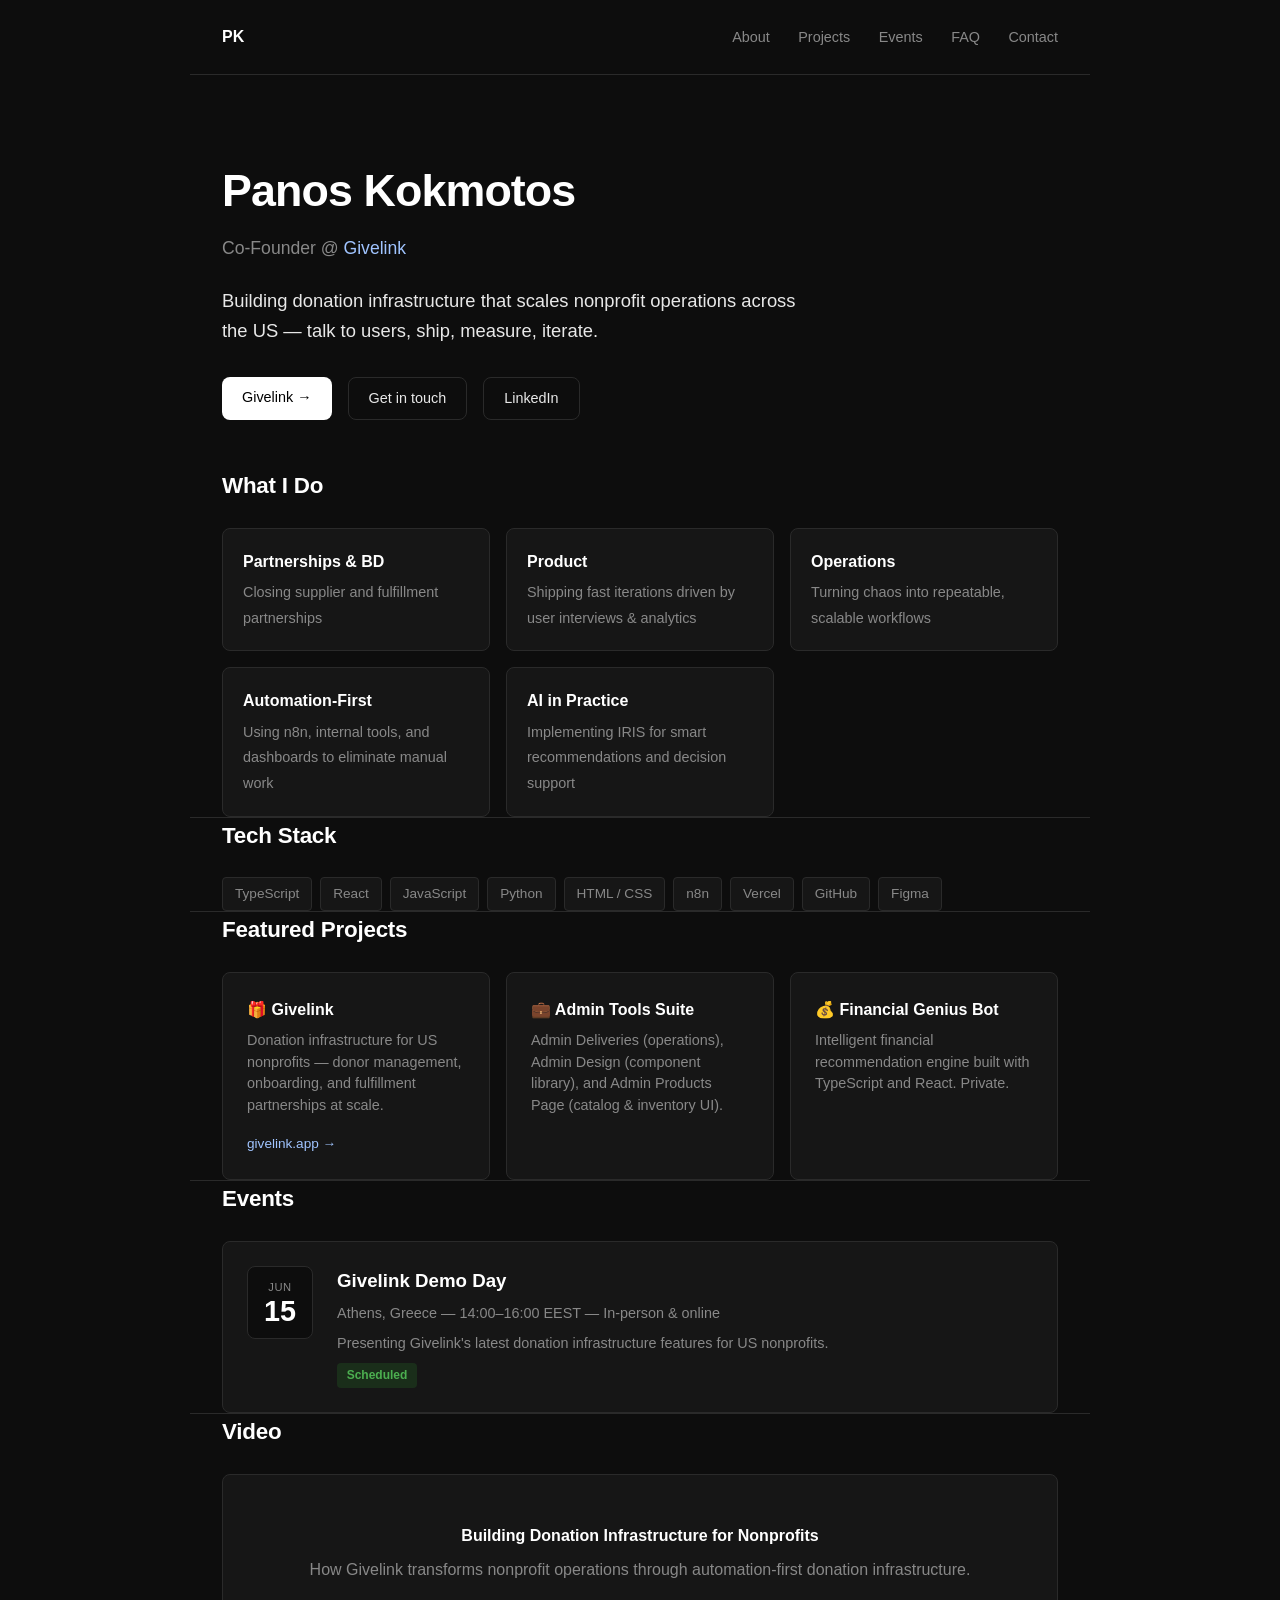
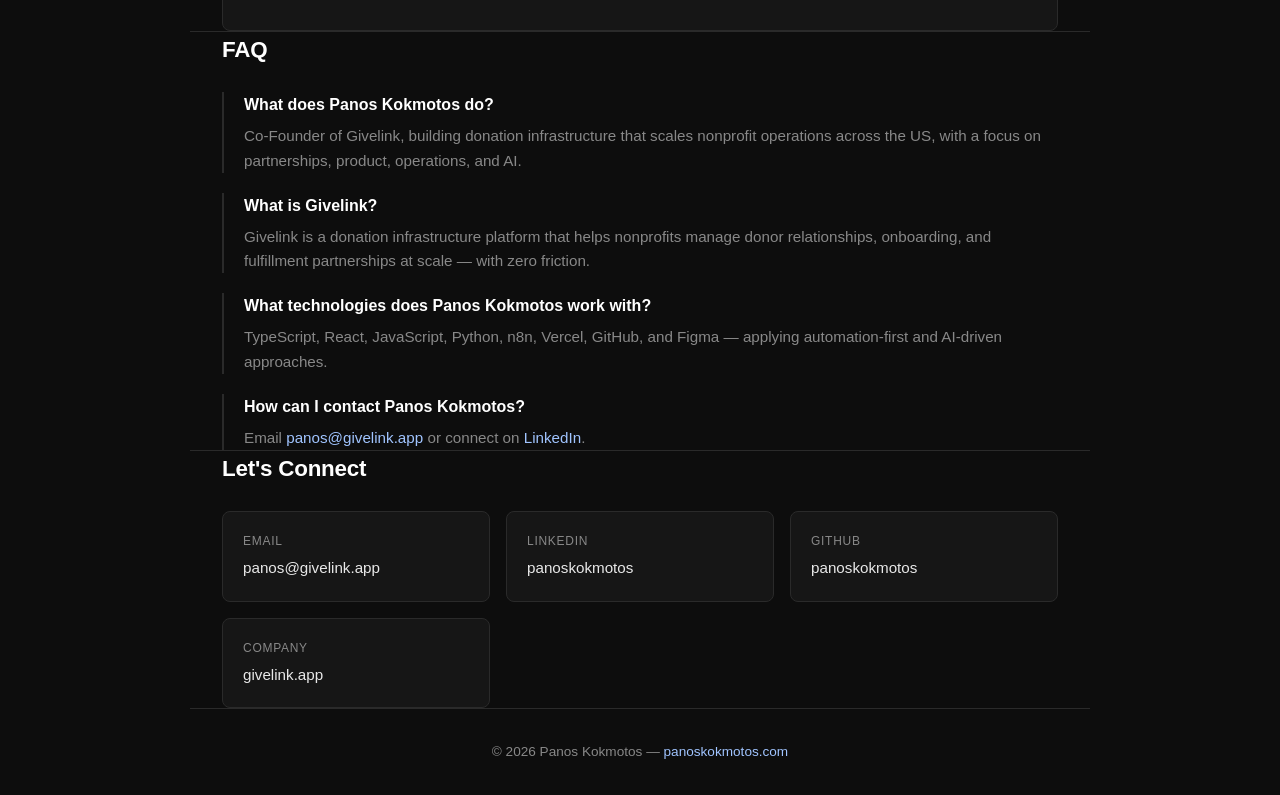
==== index.html @ e6a7ac9c "Fix Google Search Console structured data issues - FAQPage: consolidate into a single JSON-LD block;" ====
<!DOCTYPE html>
<html lang="en">
<head>
  <meta charset="UTF-8" />
  <meta name="viewport" content="width=device-width, initial-scale=1.0" />
  <title>Panos Kokmotos – Co-Founder @ Givelink</title>
  <meta name="description" content="Panos Kokmotos is the Co-Founder of Givelink, building donation infrastructure that scales nonprofit operations across the US." />
  <link rel="canonical" href="https://panoskokmotos.com/" />

  <!-- =====================================================================
       Structured Data – Person
  ====================================================================== -->
  <script type="application/ld+json">
  {
    "@context": "https://schema.org",
    "@type": "Person",
    "name": "Panos Kokmotos",
    "url": "https://panoskokmotos.com",
    "email": "panos@givelink.app",
    "jobTitle": "Co-Founder",
    "worksFor": {
      "@type": "Organization",
      "name": "Givelink",
      "url": "https://givelink.app"
    },
    "sameAs": [
      "https://www.linkedin.com/in/panoskokmotos/",
      "https://github.com/panoskokmotos"
    ],
    "knowsAbout": [
      "Donation Infrastructure",
      "TypeScript",
      "React",
      "n8n Automation",
      "Nonprofit Operations"
    ]
  }
  </script>

  <!-- =====================================================================
       Structured Data – FAQPage
       FIX: single block, no duplicate property keys
  ====================================================================== -->
  <script type="application/ld+json">
  {
    "@context": "https://schema.org",
    "@type": "FAQPage",
    "mainEntity": [
      {
        "@type": "Question",
        "name": "What does Panos Kokmotos do?",
        "acceptedAnswer": {
          "@type": "Answer",
          "text": "Panos Kokmotos is the Co-Founder of Givelink, building donation infrastructure that scales nonprofit operations across the US. His focus spans partnerships, product development, operations, and AI implementation."
        }
      },
      {
        "@type": "Question",
        "name": "What is Givelink?",
        "acceptedAnswer": {
          "@type": "Answer",
          "text": "Givelink is a donation infrastructure platform that enables nonprofits to manage donor relationships, onboarding, and fulfillment partnerships at scale — with zero friction."
        }
      },
      {
        "@type": "Question",
        "name": "What technologies does Panos Kokmotos work with?",
        "acceptedAnswer": {
          "@type": "Answer",
          "text": "Panos works with TypeScript, React, JavaScript, Python, HTML/CSS, n8n, Vercel, GitHub, and Figma. He applies automation-first thinking and AI tools like IRIS for smart recommendations and internal decision support."
        }
      },
      {
        "@type": "Question",
        "name": "How can I contact Panos Kokmotos?",
        "acceptedAnswer": {
          "@type": "Answer",
          "text": "You can reach Panos via email at panos@givelink.app or connect on LinkedIn at linkedin.com/in/panoskokmotos/."
        }
      }
    ]
  }
  </script>

  <!-- =====================================================================
       Structured Data – Event
       FIX: added eventStatus, endDate, image, and address
  ====================================================================== -->
  <script type="application/ld+json">
  {
    "@context": "https://schema.org",
    "@type": "Event",
    "name": "Givelink Demo Day – Donation Infrastructure for Nonprofits",
    "description": "Panos Kokmotos presents Givelink's latest donation infrastructure features for US nonprofits, covering donor management, onboarding automation, and fulfillment partnerships.",
    "startDate": "2026-06-15T14:00:00+03:00",
    "endDate": "2026-06-15T16:00:00+03:00",
    "eventStatus": "https://schema.org/EventScheduled",
    "eventAttendanceMode": "https://schema.org/MixedEventAttendanceMode",
    "image": "https://panoskokmotos.com/images/givelink-demo-day.jpg",
    "location": {
      "@type": "Place",
      "name": "Givelink HQ",
      "address": {
        "@type": "PostalAddress",
        "streetAddress": "",
        "addressLocality": "Athens",
        "addressRegion": "Attica",
        "addressCountry": "GR"
      }
    },
    "organizer": {
      "@type": "Person",
      "name": "Panos Kokmotos",
      "url": "https://panoskokmotos.com"
    },
    "url": "https://panoskokmotos.com/events/demo-day-2026"
  }
  </script>

  <!-- =====================================================================
       Structured Data – VideoObject
       FIX: uploadDate includes explicit timezone offset
  ====================================================================== -->
  <script type="application/ld+json">
  {
    "@context": "https://schema.org",
    "@type": "VideoObject",
    "name": "Building Donation Infrastructure for Nonprofits – Panos Kokmotos",
    "description": "Panos Kokmotos explains how Givelink transforms nonprofit operations through scalable, automation-first donation infrastructure.",
    "thumbnailUrl": "https://panoskokmotos.com/images/video-thumbnail.jpg",
    "uploadDate": "2026-01-15T10:00:00+02:00",
    "duration": "PT10M30S",
    "contentUrl": "https://panoskokmotos.com/videos/donation-infrastructure.mp4",
    "embedUrl": "https://panoskokmotos.com/videos/embed/donation-infrastructure",
    "author": {
      "@type": "Person",
      "name": "Panos Kokmotos",
      "url": "https://panoskokmotos.com"
    }
  }
  </script>

  <style>
    *, *::before, *::after { box-sizing: border-box; margin: 0; padding: 0; }

    :root {
      --bg: #0d0d0d;
      --surface: #161616;
      --border: #2a2a2a;
      --accent: #ffffff;
      --muted: #888;
      --text: #e8e8e8;
      --link: #a0c4ff;
      --radius: 8px;
    }

    body {
      background: var(--bg);
      color: var(--text);
      font-family: -apple-system, BlinkMacSystemFont, "Segoe UI", Roboto, sans-serif;
      font-size: 16px;
      line-height: 1.6;
    }

    a { color: var(--link); text-decoration: none; }
    a:hover { text-decoration: underline; }

    header {
      border-bottom: 1px solid var(--border);
      padding: 1.5rem 2rem;
      display: flex;
      align-items: center;
      justify-content: space-between;
      max-width: 900px;
      margin: 0 auto;
      width: 100%;
    }

    header nav a {
      margin-left: 1.5rem;
      color: var(--muted);
      font-size: 0.9rem;
    }
    header nav a:hover { color: var(--accent); }

    .container {
      max-width: 900px;
      margin: 0 auto;
      padding: 0 2rem;
    }

    /* Hero */
    .hero {
      padding: 5rem 2rem 3rem;
      max-width: 900px;
      margin: 0 auto;
    }
    .hero h1 {
      font-size: 2.8rem;
      font-weight: 700;
      letter-spacing: -0.02em;
      color: var(--accent);
    }
    .hero .role {
      font-size: 1.1rem;
      color: var(--muted);
      margin-top: 0.5rem;
    }
    .hero .tagline {
      margin-top: 1.5rem;
      font-size: 1.15rem;
      max-width: 580px;
    }
    .hero-links {
      margin-top: 2rem;
      display: flex;
      gap: 1rem;
      flex-wrap: wrap;
    }
    .btn {
      display: inline-block;
      padding: 0.55rem 1.25rem;
      border-radius: var(--radius);
      font-size: 0.9rem;
      font-weight: 500;
      transition: opacity 0.15s;
    }
    .btn:hover { opacity: 0.8; text-decoration: none; }
    .btn-primary { background: var(--accent); color: #000; }
    .btn-ghost { border: 1px solid var(--border); color: var(--text); }

    /* Sections */
    section { padding: 4rem 2rem; max-width: 900px; margin: 0 auto; }
    section + section { border-top: 1px solid var(--border); }

    h2 {
      font-size: 1.4rem;
      font-weight: 600;
      color: var(--accent);
      margin-bottom: 1.5rem;
      letter-spacing: -0.01em;
    }

    /* Focus areas */
    .focus-list {
      display: grid;
      grid-template-columns: repeat(auto-fill, minmax(240px, 1fr));
      gap: 1rem;
    }
    .focus-item {
      background: var(--surface);
      border: 1px solid var(--border);
      border-radius: var(--radius);
      padding: 1.25rem;
    }
    .focus-item strong { display: block; color: var(--accent); margin-bottom: 0.3rem; }
    .focus-item span { font-size: 0.9rem; color: var(--muted); }

    /* Stack */
    .tags {
      display: flex;
      flex-wrap: wrap;
      gap: 0.5rem;
    }
    .tag {
      background: var(--surface);
      border: 1px solid var(--border);
      border-radius: 4px;
      padding: 0.3rem 0.75rem;
      font-size: 0.85rem;
      color: var(--muted);
    }

    /* Projects */
    .project-grid {
      display: grid;
      grid-template-columns: repeat(auto-fill, minmax(260px, 1fr));
      gap: 1rem;
    }
    .project-card {
      background: var(--surface);
      border: 1px solid var(--border);
      border-radius: var(--radius);
      padding: 1.5rem;
    }
    .project-card h3 { color: var(--accent); margin-bottom: 0.5rem; font-size: 1rem; }
    .project-card p { font-size: 0.9rem; color: var(--muted); line-height: 1.5; }
    .project-card .project-link { display: inline-block; margin-top: 1rem; font-size: 0.85rem; }

    /* FAQ */
    .faq-list { display: flex; flex-direction: column; gap: 1.25rem; }
    .faq-item { border-left: 2px solid var(--border); padding-left: 1.25rem; }
    .faq-item dt { color: var(--accent); font-weight: 600; margin-bottom: 0.4rem; }
    .faq-item dd { color: var(--muted); font-size: 0.95rem; }

    /* Video */
    .video-placeholder {
      background: var(--surface);
      border: 1px solid var(--border);
      border-radius: var(--radius);
      padding: 3rem 2rem;
      text-align: center;
      color: var(--muted);
    }
    .video-placeholder strong { display: block; font-size: 1rem; color: var(--accent); margin-bottom: 0.5rem; }

    /* Event */
    .event-card {
      background: var(--surface);
      border: 1px solid var(--border);
      border-radius: var(--radius);
      padding: 1.5rem;
      display: flex;
      gap: 1.5rem;
      align-items: flex-start;
      flex-wrap: wrap;
    }
    .event-date {
      background: var(--bg);
      border: 1px solid var(--border);
      border-radius: var(--radius);
      padding: 0.75rem 1rem;
      text-align: center;
      min-width: 60px;
      flex-shrink: 0;
    }
    .event-date .month { font-size: 0.7rem; text-transform: uppercase; letter-spacing: 0.05em; color: var(--muted); }
    .event-date .day { font-size: 1.8rem; font-weight: 700; color: var(--accent); line-height: 1; }
    .event-info h3 { color: var(--accent); margin-bottom: 0.4rem; }
    .event-info p { font-size: 0.9rem; color: var(--muted); }
    .event-badge {
      display: inline-block;
      margin-top: 0.5rem;
      background: #1a2e1a;
      color: #4caf50;
      border-radius: 4px;
      padding: 0.2rem 0.6rem;
      font-size: 0.75rem;
      font-weight: 600;
    }

    /* Contact */
    .contact-grid {
      display: grid;
      grid-template-columns: repeat(auto-fill, minmax(200px, 1fr));
      gap: 1rem;
    }
    .contact-item {
      background: var(--surface);
      border: 1px solid var(--border);
      border-radius: var(--radius);
      padding: 1.25rem;
      display: flex;
      flex-direction: column;
      gap: 0.3rem;
    }
    .contact-item .label { font-size: 0.75rem; text-transform: uppercase; letter-spacing: 0.06em; color: var(--muted); }
    .contact-item a { color: var(--text); font-size: 0.95rem; }

    footer {
      border-top: 1px solid var(--border);
      padding: 2rem;
      text-align: center;
      color: var(--muted);
      font-size: 0.85rem;
      max-width: 900px;
      margin: 0 auto;
    }

    @media (max-width: 600px) {
      .hero h1 { font-size: 2rem; }
      header { flex-direction: column; align-items: flex-start; gap: 1rem; }
    }
  </style>
</head>
<body>

  <header>
    <span style="font-weight:700;color:var(--accent)">PK</span>
    <nav>
      <a href="#about">About</a>
      <a href="#projects">Projects</a>
      <a href="#events">Events</a>
      <a href="#faq">FAQ</a>
      <a href="#contact">Contact</a>
    </nav>
  </header>

  <!-- Hero -->
  <div class="hero">
    <h1>Panos Kokmotos</h1>
    <p class="role">Co-Founder @ <a href="https://givelink.app" target="_blank" rel="noopener">Givelink</a></p>
    <p class="tagline">
      Building donation infrastructure that scales nonprofit operations across the US —
      talk to users, ship, measure, iterate.
    </p>
    <div class="hero-links">
      <a class="btn btn-primary" href="https://givelink.app" target="_blank" rel="noopener">Givelink →</a>
      <a class="btn btn-ghost" href="mailto:panos@givelink.app">Get in touch</a>
      <a class="btn btn-ghost" href="https://www.linkedin.com/in/panoskokmotos/" target="_blank" rel="noopener">LinkedIn</a>
    </div>
  </div>

  <!-- About -->
  <section id="about" class="container">
    <h2>What I Do</h2>
    <div class="focus-list">
      <div class="focus-item">
        <strong>Partnerships &amp; BD</strong>
        <span>Closing supplier and fulfillment partnerships</span>
      </div>
      <div class="focus-item">
        <strong>Product</strong>
        <span>Shipping fast iterations driven by user interviews &amp; analytics</span>
      </div>
      <div class="focus-item">
        <strong>Operations</strong>
        <span>Turning chaos into repeatable, scalable workflows</span>
      </div>
      <div class="focus-item">
        <strong>Automation-First</strong>
        <span>Using n8n, internal tools, and dashboards to eliminate manual work</span>
      </div>
      <div class="focus-item">
        <strong>AI in Practice</strong>
        <span>Implementing IRIS for smart recommendations and decision support</span>
      </div>
    </div>
  </section>

  <!-- Tech Stack -->
  <section class="container">
    <h2>Tech Stack</h2>
    <div class="tags">
      <span class="tag">TypeScript</span>
      <span class="tag">React</span>
      <span class="tag">JavaScript</span>
      <span class="tag">Python</span>
      <span class="tag">HTML / CSS</span>
      <span class="tag">n8n</span>
      <span class="tag">Vercel</span>
      <span class="tag">GitHub</span>
      <span class="tag">Figma</span>
    </div>
  </section>

  <!-- Projects -->
  <section id="projects" class="container">
    <h2>Featured Projects</h2>
    <div class="project-grid">
      <div class="project-card">
        <h3>🎁 Givelink</h3>
        <p>Donation infrastructure for US nonprofits — donor management, onboarding, and fulfillment partnerships at scale.</p>
        <a class="project-link" href="https://givelink.app" target="_blank" rel="noopener">givelink.app →</a>
      </div>
      <div class="project-card">
        <h3>💼 Admin Tools Suite</h3>
        <p>Admin Deliveries (operations), Admin Design (component library), and Admin Products Page (catalog &amp; inventory UI).</p>
      </div>
      <div class="project-card">
        <h3>💰 Financial Genius Bot</h3>
        <p>Intelligent financial recommendation engine built with TypeScript and React. Private.</p>
      </div>
    </div>
  </section>

  <!-- Events -->
  <section id="events" class="container">
    <h2>Events</h2>
    <div class="event-card">
      <div class="event-date">
        <div class="month">Jun</div>
        <div class="day">15</div>
      </div>
      <div class="event-info">
        <h3>Givelink Demo Day</h3>
        <p>Athens, Greece &mdash; 14:00–16:00 EEST &mdash; In-person &amp; online</p>
        <p style="margin-top:0.4rem;">Presenting Givelink's latest donation infrastructure features for US nonprofits.</p>
        <span class="event-badge">Scheduled</span>
      </div>
    </div>
  </section>

  <!-- Video -->
  <section class="container">
    <h2>Video</h2>
    <div class="video-placeholder">
      <strong>Building Donation Infrastructure for Nonprofits</strong>
      How Givelink transforms nonprofit operations through automation-first donation infrastructure.
    </div>
  </section>

  <!-- FAQ -->
  <section id="faq" class="container">
    <h2>FAQ</h2>
    <dl class="faq-list">
      <div class="faq-item">
        <dt>What does Panos Kokmotos do?</dt>
        <dd>Co-Founder of Givelink, building donation infrastructure that scales nonprofit operations across the US, with a focus on partnerships, product, operations, and AI.</dd>
      </div>
      <div class="faq-item">
        <dt>What is Givelink?</dt>
        <dd>Givelink is a donation infrastructure platform that helps nonprofits manage donor relationships, onboarding, and fulfillment partnerships at scale — with zero friction.</dd>
      </div>
      <div class="faq-item">
        <dt>What technologies does Panos Kokmotos work with?</dt>
        <dd>TypeScript, React, JavaScript, Python, n8n, Vercel, GitHub, and Figma — applying automation-first and AI-driven approaches.</dd>
      </div>
      <div class="faq-item">
        <dt>How can I contact Panos Kokmotos?</dt>
        <dd>Email <a href="mailto:panos@givelink.app">panos@givelink.app</a> or connect on <a href="https://www.linkedin.com/in/panoskokmotos/" target="_blank" rel="noopener">LinkedIn</a>.</dd>
      </div>
    </dl>
  </section>

  <!-- Contact -->
  <section id="contact" class="container">
    <h2>Let's Connect</h2>
    <div class="contact-grid">
      <div class="contact-item">
        <span class="label">Email</span>
        <a href="mailto:panos@givelink.app">panos@givelink.app</a>
      </div>
      <div class="contact-item">
        <span class="label">LinkedIn</span>
        <a href="https://www.linkedin.com/in/panoskokmotos/" target="_blank" rel="noopener">panoskokmotos</a>
      </div>
      <div class="contact-item">
        <span class="label">GitHub</span>
        <a href="https://github.com/panoskokmotos" target="_blank" rel="noopener">panoskokmotos</a>
      </div>
      <div class="contact-item">
        <span class="label">Company</span>
        <a href="https://givelink.app" target="_blank" rel="noopener">givelink.app</a>
      </div>
    </div>
  </section>

  <footer>
    &copy; 2026 Panos Kokmotos &mdash; <a href="https://panoskokmotos.com">panoskokmotos.com</a>
  </footer>

</body>
</html>
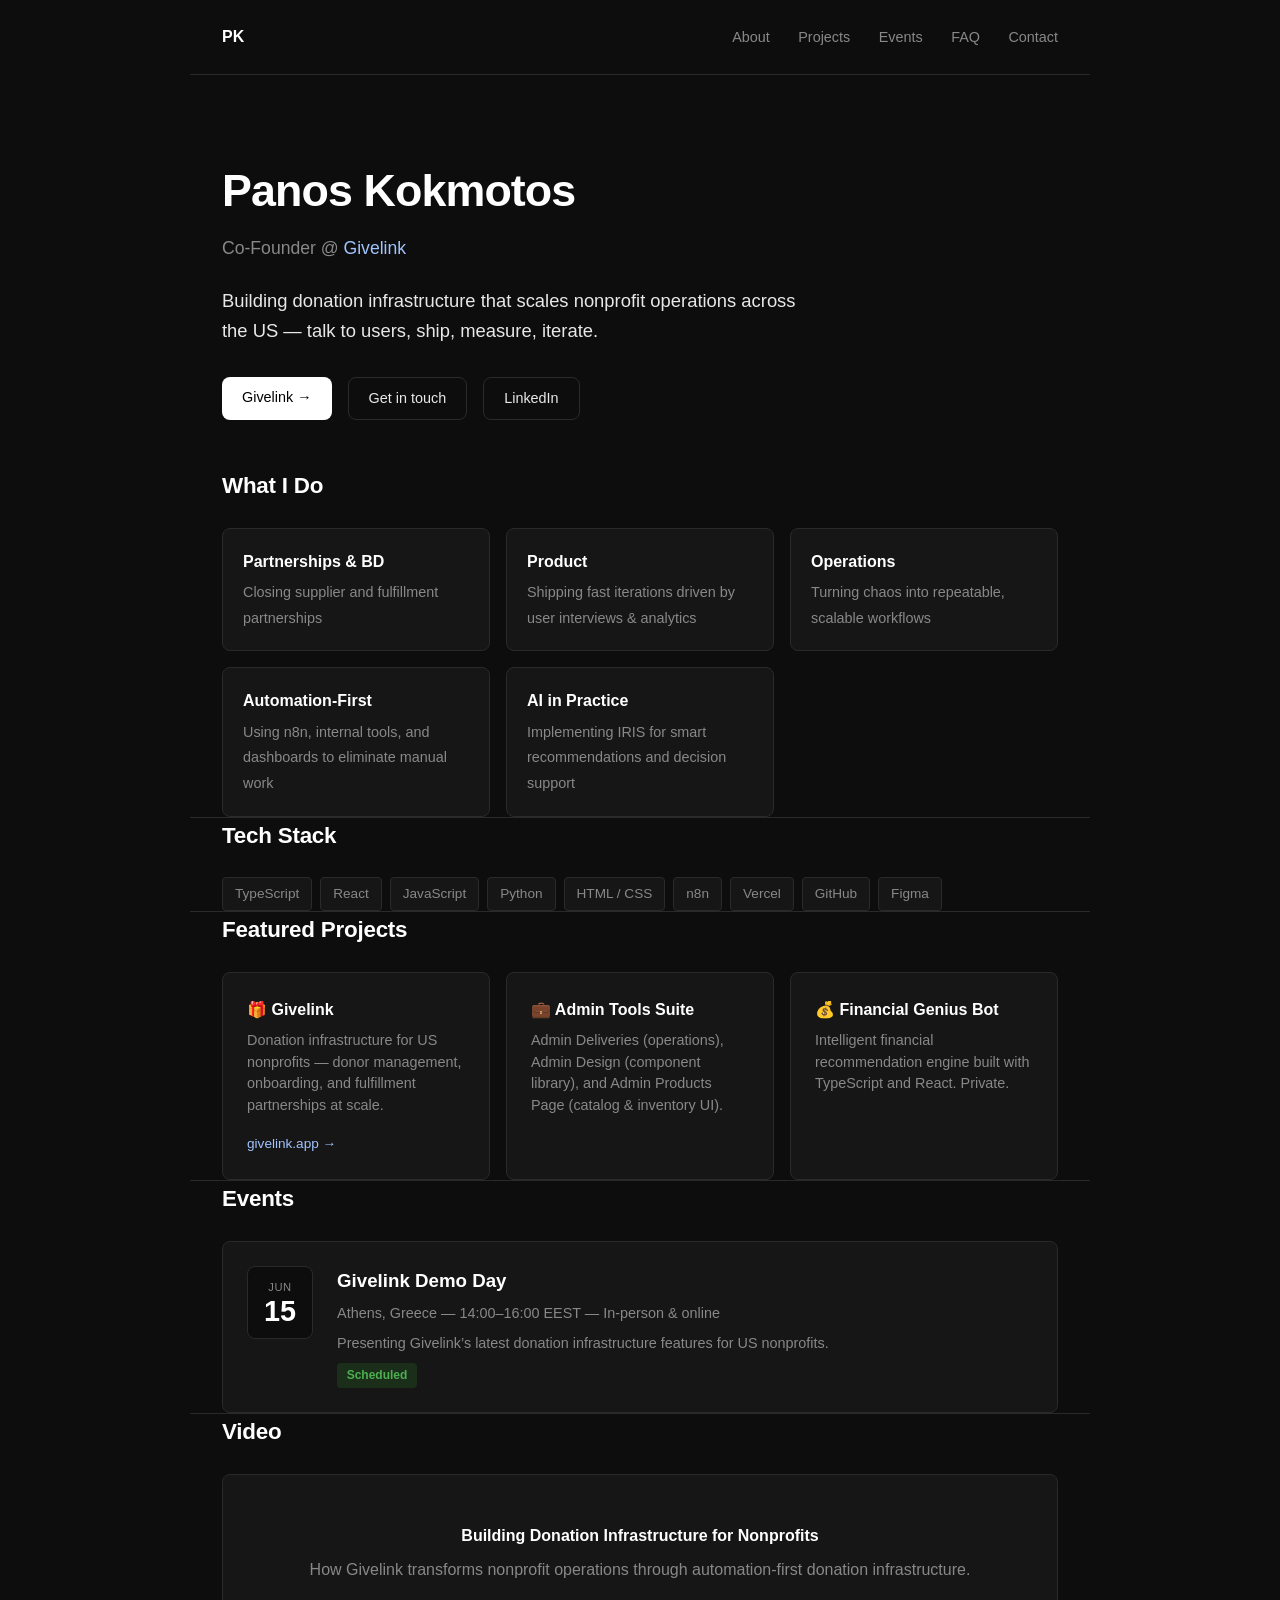
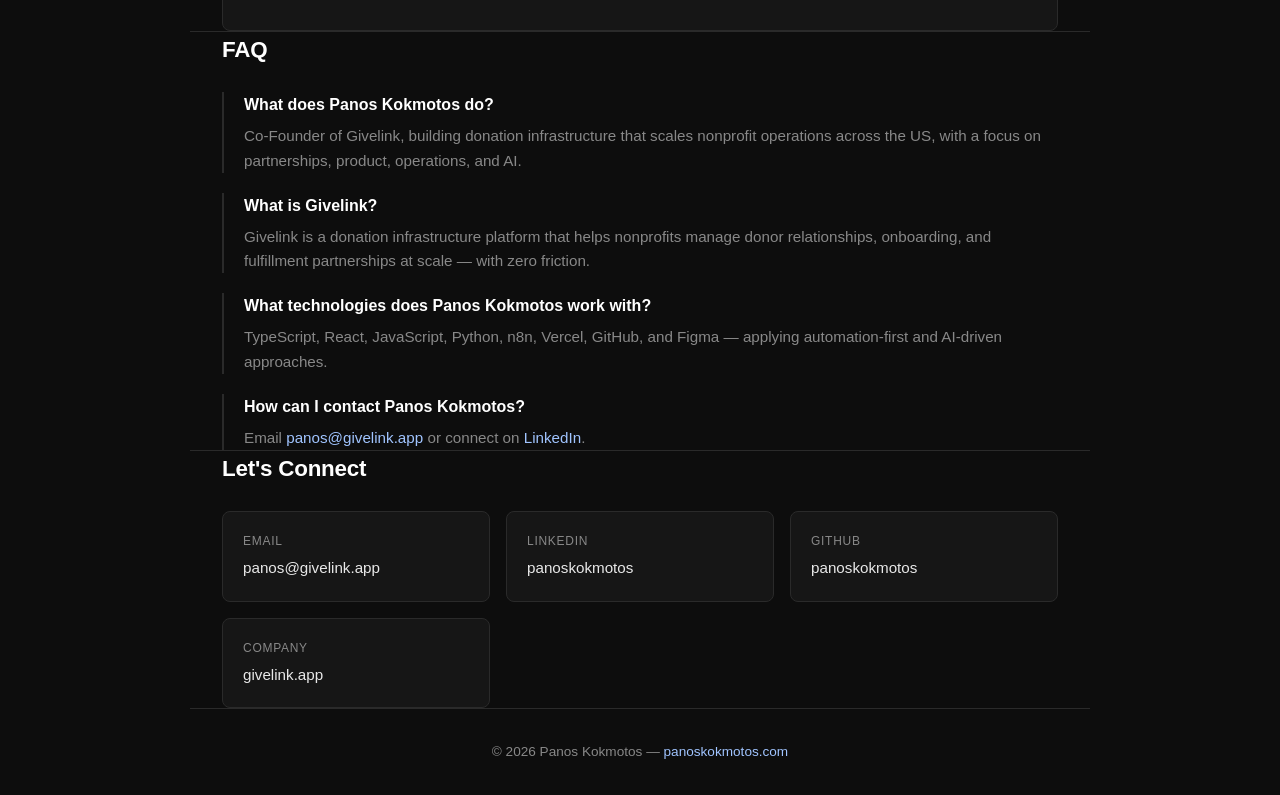
==== commit 71becbf3: "Add portfolio site with fixed structured data + GitHub Pages CNAME - index.html: portfolio site with" ====
--- a/index.html
+++ b/index.html
@@ -189,7 +189,6 @@
       padding: 0 2rem;
     }
 
-    /* Hero */
     .hero {
       padding: 5rem 2rem 3rem;
       max-width: 900px;
@@ -229,7 +228,6 @@
     .btn-primary { background: var(--accent); color: #000; }
     .btn-ghost { border: 1px solid var(--border); color: var(--text); }
 
-    /* Sections */
     section { padding: 4rem 2rem; max-width: 900px; margin: 0 auto; }
     section + section { border-top: 1px solid var(--border); }
 
@@ -241,7 +239,6 @@
       letter-spacing: -0.01em;
     }
 
-    /* Focus areas */
     .focus-list {
       display: grid;
       grid-template-columns: repeat(auto-fill, minmax(240px, 1fr));
@@ -256,12 +253,7 @@
     .focus-item strong { display: block; color: var(--accent); margin-bottom: 0.3rem; }
     .focus-item span { font-size: 0.9rem; color: var(--muted); }
 
-    /* Stack */
-    .tags {
-      display: flex;
-      flex-wrap: wrap;
-      gap: 0.5rem;
-    }
+    .tags { display: flex; flex-wrap: wrap; gap: 0.5rem; }
     .tag {
       background: var(--surface);
       border: 1px solid var(--border);
@@ -271,7 +263,6 @@
       color: var(--muted);
     }
 
-    /* Projects */
     .project-grid {
       display: grid;
       grid-template-columns: repeat(auto-fill, minmax(260px, 1fr));
@@ -287,13 +278,11 @@
     .project-card p { font-size: 0.9rem; color: var(--muted); line-height: 1.5; }
     .project-card .project-link { display: inline-block; margin-top: 1rem; font-size: 0.85rem; }
 
-    /* FAQ */
     .faq-list { display: flex; flex-direction: column; gap: 1.25rem; }
     .faq-item { border-left: 2px solid var(--border); padding-left: 1.25rem; }
     .faq-item dt { color: var(--accent); font-weight: 600; margin-bottom: 0.4rem; }
     .faq-item dd { color: var(--muted); font-size: 0.95rem; }
 
-    /* Video */
     .video-placeholder {
       background: var(--surface);
       border: 1px solid var(--border);
@@ -304,7 +293,6 @@
     }
     .video-placeholder strong { display: block; font-size: 1rem; color: var(--accent); margin-bottom: 0.5rem; }
 
-    /* Event */
     .event-card {
       background: var(--surface);
       border: 1px solid var(--border);
@@ -339,7 +327,6 @@
       font-weight: 600;
     }
 
-    /* Contact */
     .contact-grid {
       display: grid;
       grid-template-columns: repeat(auto-fill, minmax(200px, 1fr));
@@ -386,7 +373,6 @@
     </nav>
   </header>
 
-  <!-- Hero -->
   <div class="hero">
     <h1>Panos Kokmotos</h1>
     <p class="role">Co-Founder @ <a href="https://givelink.app" target="_blank" rel="noopener">Givelink</a></p>
@@ -401,7 +387,6 @@
     </div>
   </div>
 
-  <!-- About -->
   <section id="about" class="container">
     <h2>What I Do</h2>
     <div class="focus-list">
@@ -428,7 +413,6 @@
     </div>
   </section>
 
-  <!-- Tech Stack -->
   <section class="container">
     <h2>Tech Stack</h2>
     <div class="tags">
@@ -444,7 +428,6 @@
     </div>
   </section>
 
-  <!-- Projects -->
   <section id="projects" class="container">
     <h2>Featured Projects</h2>
     <div class="project-grid">
@@ -464,7 +447,6 @@
     </div>
   </section>
 
-  <!-- Events -->
   <section id="events" class="container">
     <h2>Events</h2>
     <div class="event-card">
@@ -475,13 +457,12 @@
       <div class="event-info">
         <h3>Givelink Demo Day</h3>
         <p>Athens, Greece &mdash; 14:00–16:00 EEST &mdash; In-person &amp; online</p>
-        <p style="margin-top:0.4rem;">Presenting Givelink's latest donation infrastructure features for US nonprofits.</p>
+        <p style="margin-top:0.4rem;">Presenting Givelink’s latest donation infrastructure features for US nonprofits.</p>
         <span class="event-badge">Scheduled</span>
       </div>
     </div>
   </section>
 
-  <!-- Video -->
   <section class="container">
     <h2>Video</h2>
     <div class="video-placeholder">
@@ -490,7 +471,6 @@
     </div>
   </section>
 
-  <!-- FAQ -->
   <section id="faq" class="container">
     <h2>FAQ</h2>
     <dl class="faq-list">
@@ -513,7 +493,6 @@
     </dl>
   </section>
 
-  <!-- Contact -->
   <section id="contact" class="container">
     <h2>Let's Connect</h2>
     <div class="contact-grid">
@@ -541,4 +520,4 @@
   </footer>
 
 </body>
-</html>
+</html>
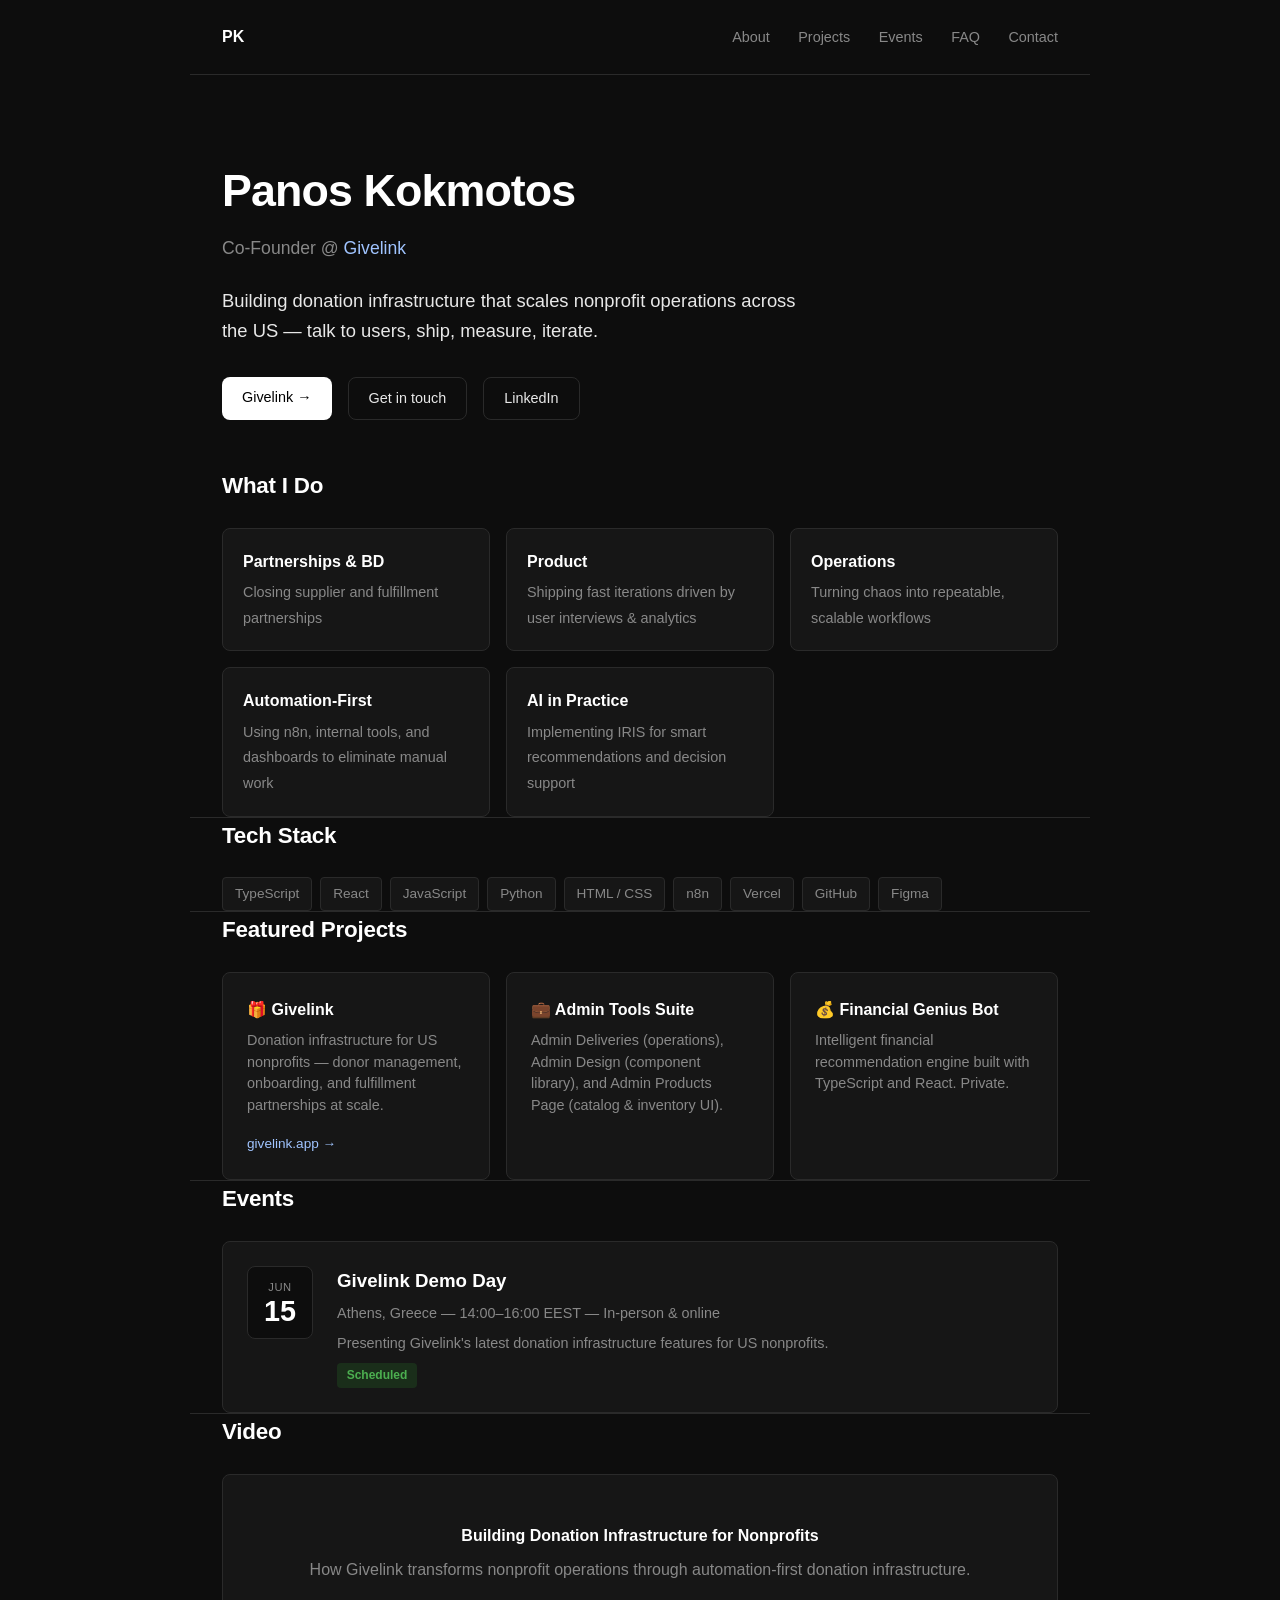
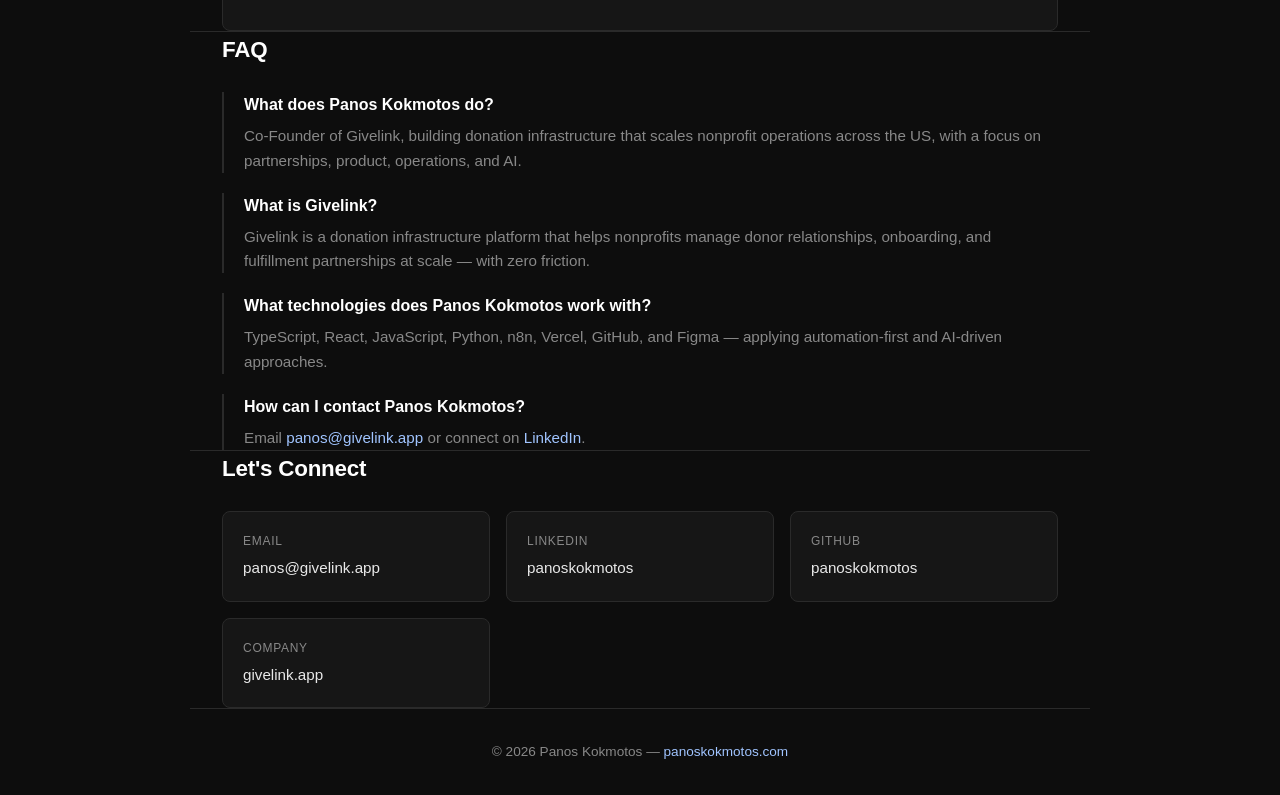
==== commit 828fb866: "Harden site security: CSP, referrer policy, noopener noreferrer - Add Content-Security-Policy meta t" ====
--- a/index.html
+++ b/index.html
@@ -6,6 +6,27 @@
   <title>Panos Kokmotos – Co-Founder @ Givelink</title>
   <meta name="description" content="Panos Kokmotos is the Co-Founder of Givelink, building donation infrastructure that scales nonprofit operations across the US." />
   <link rel="canonical" href="https://panoskokmotos.com/" />
+
+  <!-- Security headers via meta (GitHub Pages can't set HTTP headers directly) -->
+  <!-- CSP: only load resources from same origin + trusted CDNs; no inline scripts
+       except the structured-data blocks below (hash-based allowlist not feasible
+       via meta, so 'unsafe-inline' is scoped to scripts only here) -->
+  <meta http-equiv="Content-Security-Policy"
+        content="default-src 'none';
+                 script-src 'unsafe-inline';
+                 style-src 'unsafe-inline';
+                 img-src 'self' https://github-readme-stats.vercel.app https://img.shields.io;
+                 connect-src 'none';
+                 font-src 'none';
+                 frame-src 'none';
+                 object-src 'none';
+                 base-uri 'self';
+                 form-action 'none';" />
+  <meta http-equiv="X-Content-Type-Options" content="nosniff" />
+  <meta name="referrer" content="strict-origin-when-cross-origin" />
+  <meta http-equiv="Permissions-Policy"
+        content="camera=(), microphone=(), geolocation=(), payment=(),
+                 usb=(), interest-cohort=()" />
 
   <!-- =====================================================================
        Structured Data – Person
@@ -189,6 +210,7 @@
       padding: 0 2rem;
     }
 
+    /* Hero */
     .hero {
       padding: 5rem 2rem 3rem;
       max-width: 900px;
@@ -228,6 +250,7 @@
     .btn-primary { background: var(--accent); color: #000; }
     .btn-ghost { border: 1px solid var(--border); color: var(--text); }
 
+    /* Sections */
     section { padding: 4rem 2rem; max-width: 900px; margin: 0 auto; }
     section + section { border-top: 1px solid var(--border); }
 
@@ -239,6 +262,7 @@
       letter-spacing: -0.01em;
     }
 
+    /* Focus areas */
     .focus-list {
       display: grid;
       grid-template-columns: repeat(auto-fill, minmax(240px, 1fr));
@@ -253,7 +277,12 @@
     .focus-item strong { display: block; color: var(--accent); margin-bottom: 0.3rem; }
     .focus-item span { font-size: 0.9rem; color: var(--muted); }
 
-    .tags { display: flex; flex-wrap: wrap; gap: 0.5rem; }
+    /* Stack */
+    .tags {
+      display: flex;
+      flex-wrap: wrap;
+      gap: 0.5rem;
+    }
     .tag {
       background: var(--surface);
       border: 1px solid var(--border);
@@ -263,6 +292,7 @@
       color: var(--muted);
     }
 
+    /* Projects */
     .project-grid {
       display: grid;
       grid-template-columns: repeat(auto-fill, minmax(260px, 1fr));
@@ -278,11 +308,13 @@
     .project-card p { font-size: 0.9rem; color: var(--muted); line-height: 1.5; }
     .project-card .project-link { display: inline-block; margin-top: 1rem; font-size: 0.85rem; }
 
+    /* FAQ */
     .faq-list { display: flex; flex-direction: column; gap: 1.25rem; }
     .faq-item { border-left: 2px solid var(--border); padding-left: 1.25rem; }
     .faq-item dt { color: var(--accent); font-weight: 600; margin-bottom: 0.4rem; }
     .faq-item dd { color: var(--muted); font-size: 0.95rem; }
 
+    /* Video */
     .video-placeholder {
       background: var(--surface);
       border: 1px solid var(--border);
@@ -293,6 +325,7 @@
     }
     .video-placeholder strong { display: block; font-size: 1rem; color: var(--accent); margin-bottom: 0.5rem; }
 
+    /* Event */
     .event-card {
       background: var(--surface);
       border: 1px solid var(--border);
@@ -327,6 +360,7 @@
       font-weight: 600;
     }
 
+    /* Contact */
     .contact-grid {
       display: grid;
       grid-template-columns: repeat(auto-fill, minmax(200px, 1fr));
@@ -373,20 +407,22 @@
     </nav>
   </header>
 
+  <!-- Hero -->
   <div class="hero">
     <h1>Panos Kokmotos</h1>
-    <p class="role">Co-Founder @ <a href="https://givelink.app" target="_blank" rel="noopener">Givelink</a></p>
+    <p class="role">Co-Founder @ <a href="https://givelink.app" target="_blank" rel="noopener noreferrer">Givelink</a></p>
     <p class="tagline">
       Building donation infrastructure that scales nonprofit operations across the US —
       talk to users, ship, measure, iterate.
     </p>
     <div class="hero-links">
-      <a class="btn btn-primary" href="https://givelink.app" target="_blank" rel="noopener">Givelink →</a>
+      <a class="btn btn-primary" href="https://givelink.app" target="_blank" rel="noopener noreferrer">Givelink →</a>
       <a class="btn btn-ghost" href="mailto:panos@givelink.app">Get in touch</a>
-      <a class="btn btn-ghost" href="https://www.linkedin.com/in/panoskokmotos/" target="_blank" rel="noopener">LinkedIn</a>
+      <a class="btn btn-ghost" href="https://www.linkedin.com/in/panoskokmotos/" target="_blank" rel="noopener noreferrer">LinkedIn</a>
     </div>
   </div>
 
+  <!-- About -->
   <section id="about" class="container">
     <h2>What I Do</h2>
     <div class="focus-list">
@@ -413,6 +449,7 @@
     </div>
   </section>
 
+  <!-- Tech Stack -->
   <section class="container">
     <h2>Tech Stack</h2>
     <div class="tags">
@@ -428,13 +465,14 @@
     </div>
   </section>
 
+  <!-- Projects -->
   <section id="projects" class="container">
     <h2>Featured Projects</h2>
     <div class="project-grid">
       <div class="project-card">
         <h3>🎁 Givelink</h3>
         <p>Donation infrastructure for US nonprofits — donor management, onboarding, and fulfillment partnerships at scale.</p>
-        <a class="project-link" href="https://givelink.app" target="_blank" rel="noopener">givelink.app →</a>
+        <a class="project-link" href="https://givelink.app" target="_blank" rel="noopener noreferrer">givelink.app →</a>
       </div>
       <div class="project-card">
         <h3>💼 Admin Tools Suite</h3>
@@ -447,6 +485,7 @@
     </div>
   </section>
 
+  <!-- Events -->
   <section id="events" class="container">
     <h2>Events</h2>
     <div class="event-card">
@@ -457,12 +496,13 @@
       <div class="event-info">
         <h3>Givelink Demo Day</h3>
         <p>Athens, Greece &mdash; 14:00–16:00 EEST &mdash; In-person &amp; online</p>
-        <p style="margin-top:0.4rem;">Presenting Givelink’s latest donation infrastructure features for US nonprofits.</p>
+        <p style="margin-top:0.4rem;">Presenting Givelink's latest donation infrastructure features for US nonprofits.</p>
         <span class="event-badge">Scheduled</span>
       </div>
     </div>
   </section>
 
+  <!-- Video -->
   <section class="container">
     <h2>Video</h2>
     <div class="video-placeholder">
@@ -471,6 +511,7 @@
     </div>
   </section>
 
+  <!-- FAQ -->
   <section id="faq" class="container">
     <h2>FAQ</h2>
     <dl class="faq-list">
@@ -488,11 +529,12 @@
       </div>
       <div class="faq-item">
         <dt>How can I contact Panos Kokmotos?</dt>
-        <dd>Email <a href="mailto:panos@givelink.app">panos@givelink.app</a> or connect on <a href="https://www.linkedin.com/in/panoskokmotos/" target="_blank" rel="noopener">LinkedIn</a>.</dd>
+        <dd>Email <a href="mailto:panos@givelink.app">panos@givelink.app</a> or connect on <a href="https://www.linkedin.com/in/panoskokmotos/" target="_blank" rel="noopener noreferrer">LinkedIn</a>.</dd>
       </div>
     </dl>
   </section>
 
+  <!-- Contact -->
   <section id="contact" class="container">
     <h2>Let's Connect</h2>
     <div class="contact-grid">
@@ -502,15 +544,15 @@
       </div>
       <div class="contact-item">
         <span class="label">LinkedIn</span>
-        <a href="https://www.linkedin.com/in/panoskokmotos/" target="_blank" rel="noopener">panoskokmotos</a>
+        <a href="https://www.linkedin.com/in/panoskokmotos/" target="_blank" rel="noopener noreferrer">panoskokmotos</a>
       </div>
       <div class="contact-item">
         <span class="label">GitHub</span>
-        <a href="https://github.com/panoskokmotos" target="_blank" rel="noopener">panoskokmotos</a>
+        <a href="https://github.com/panoskokmotos" target="_blank" rel="noopener noreferrer">panoskokmotos</a>
       </div>
       <div class="contact-item">
         <span class="label">Company</span>
-        <a href="https://givelink.app" target="_blank" rel="noopener">givelink.app</a>
+        <a href="https://givelink.app" target="_blank" rel="noopener noreferrer">givelink.app</a>
       </div>
     </div>
   </section>
@@ -520,4 +562,4 @@
   </footer>
 
 </body>
-</html>+</html>
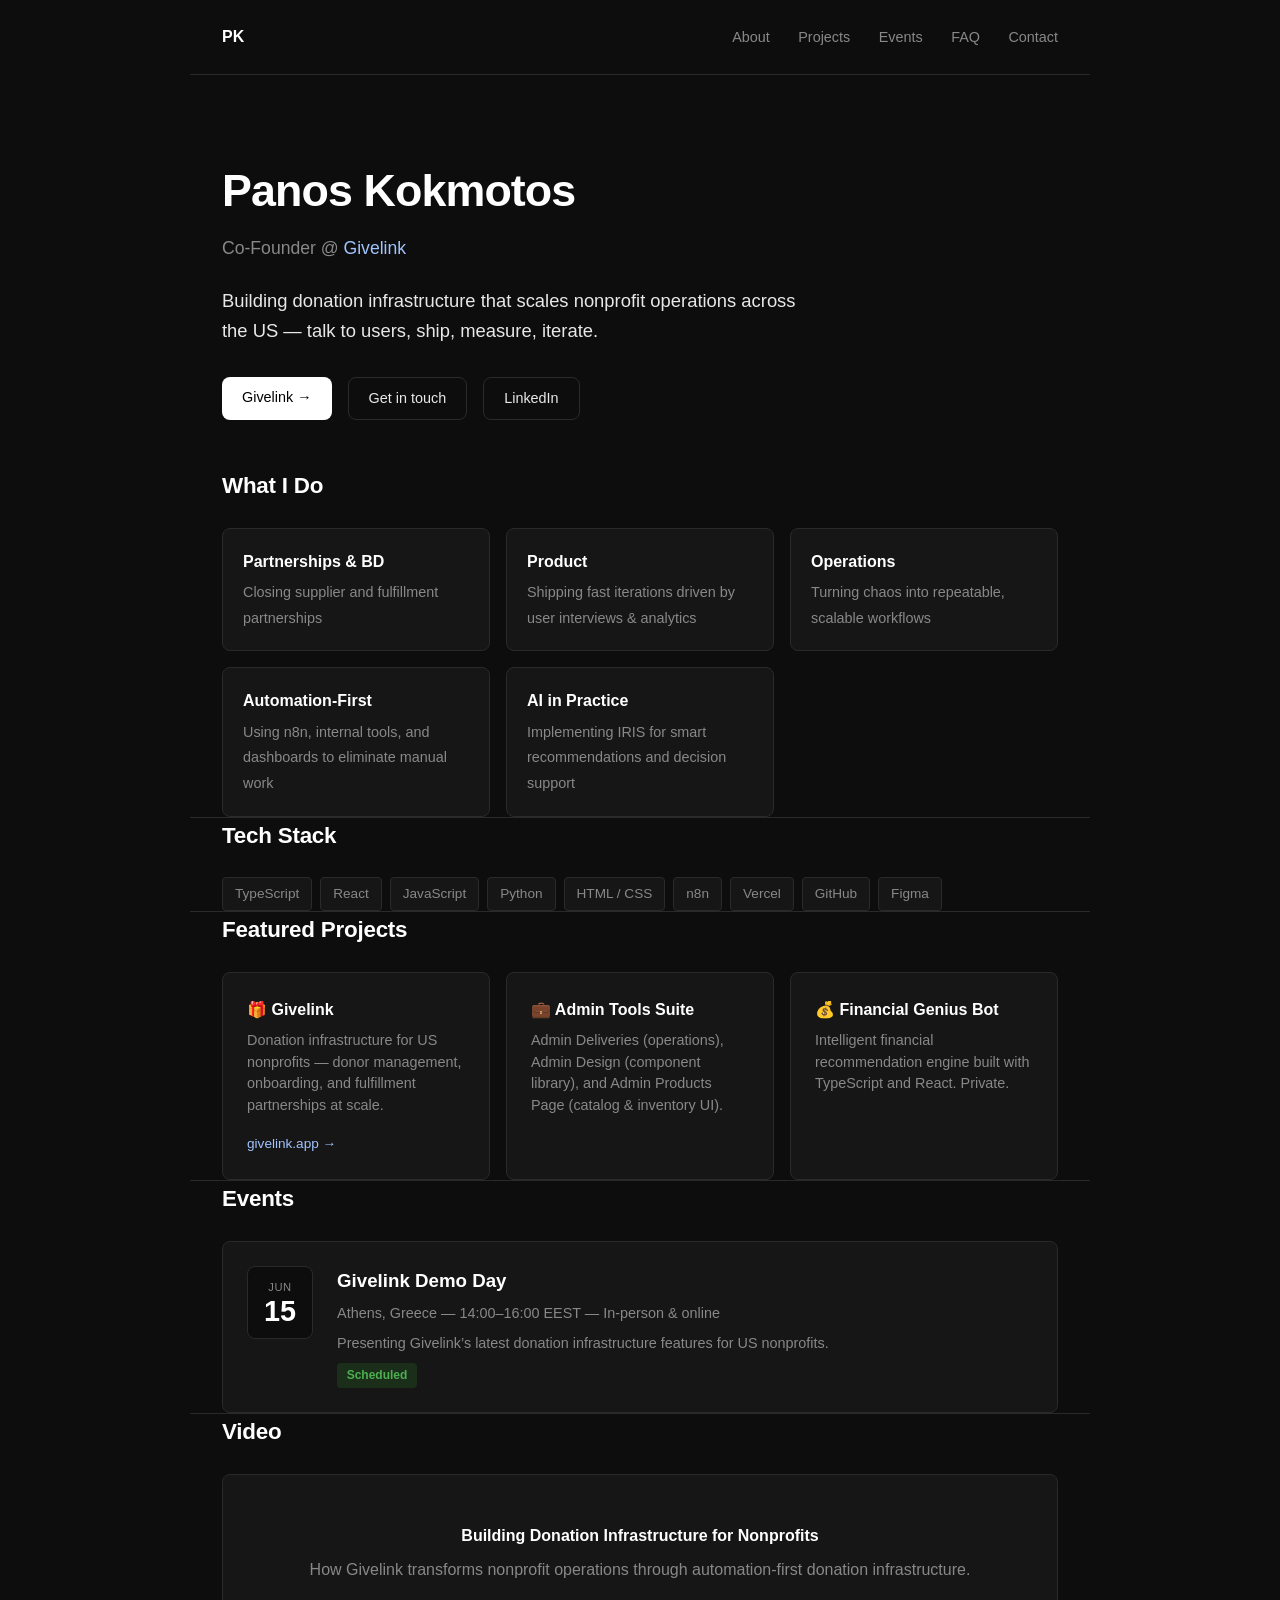
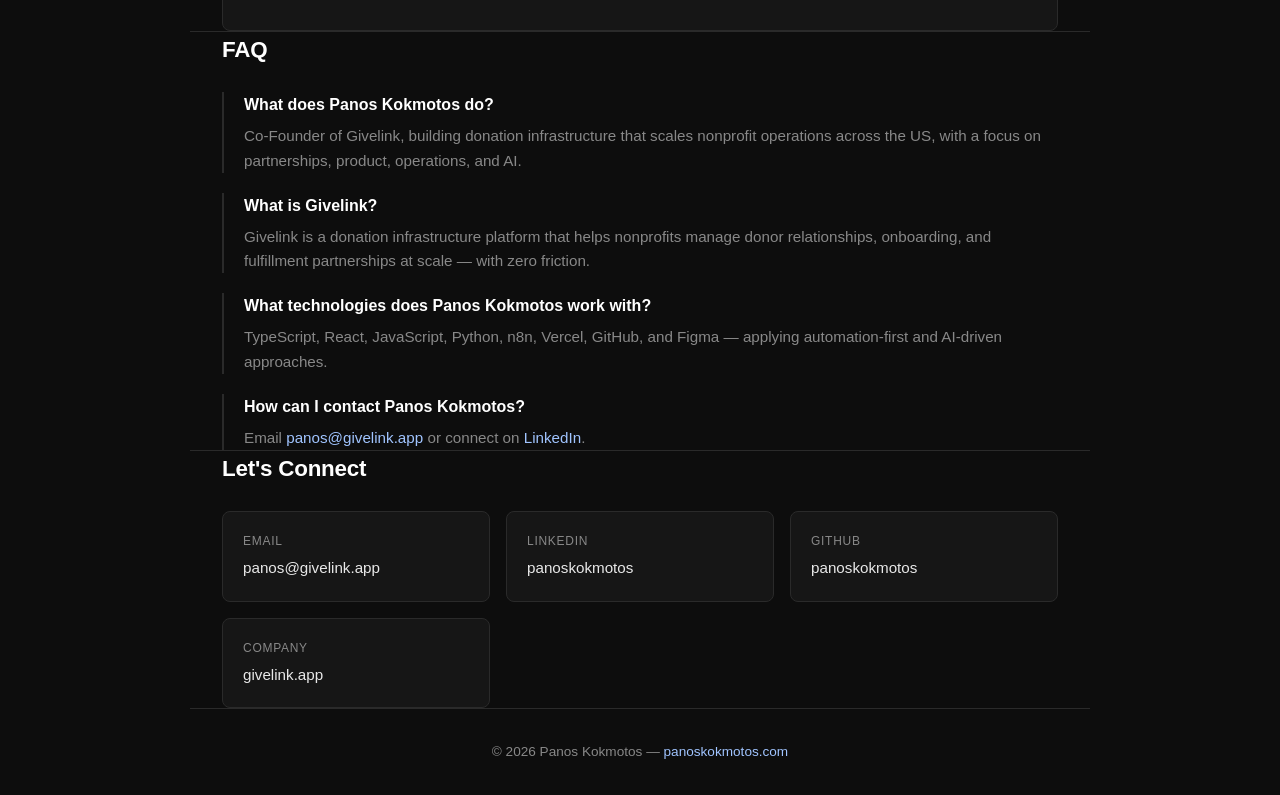
==== commit 99b374e8: "Harden site security: CSP, referrer policy, noopener noreferrer - Content-Security-Policy meta tag l" ====
--- a/index.html
+++ b/index.html
@@ -8,9 +8,6 @@
   <link rel="canonical" href="https://panoskokmotos.com/" />
 
   <!-- Security headers via meta (GitHub Pages can't set HTTP headers directly) -->
-  <!-- CSP: only load resources from same origin + trusted CDNs; no inline scripts
-       except the structured-data blocks below (hash-based allowlist not feasible
-       via meta, so 'unsafe-inline' is scoped to scripts only here) -->
   <meta http-equiv="Content-Security-Policy"
         content="default-src 'none';
                  script-src 'unsafe-inline';
@@ -28,9 +25,6 @@
         content="camera=(), microphone=(), geolocation=(), payment=(),
                  usb=(), interest-cohort=()" />
 
-  <!-- =====================================================================
-       Structured Data – Person
-  ====================================================================== -->
   <script type="application/ld+json">
   {
     "@context": "https://schema.org",
@@ -58,10 +52,6 @@
   }
   </script>
 
-  <!-- =====================================================================
-       Structured Data – FAQPage
-       FIX: single block, no duplicate property keys
-  ====================================================================== -->
   <script type="application/ld+json">
   {
     "@context": "https://schema.org",
@@ -103,10 +93,6 @@
   }
   </script>
 
-  <!-- =====================================================================
-       Structured Data – Event
-       FIX: added eventStatus, endDate, image, and address
-  ====================================================================== -->
   <script type="application/ld+json">
   {
     "@context": "https://schema.org",
@@ -138,10 +124,6 @@
   }
   </script>
 
-  <!-- =====================================================================
-       Structured Data – VideoObject
-       FIX: uploadDate includes explicit timezone offset
-  ====================================================================== -->
   <script type="application/ld+json">
   {
     "@context": "https://schema.org",
@@ -210,7 +192,6 @@
       padding: 0 2rem;
     }
 
-    /* Hero */
     .hero {
       padding: 5rem 2rem 3rem;
       max-width: 900px;
@@ -250,7 +231,6 @@
     .btn-primary { background: var(--accent); color: #000; }
     .btn-ghost { border: 1px solid var(--border); color: var(--text); }
 
-    /* Sections */
     section { padding: 4rem 2rem; max-width: 900px; margin: 0 auto; }
     section + section { border-top: 1px solid var(--border); }
 
@@ -262,7 +242,6 @@
       letter-spacing: -0.01em;
     }
 
-    /* Focus areas */
     .focus-list {
       display: grid;
       grid-template-columns: repeat(auto-fill, minmax(240px, 1fr));
@@ -277,12 +256,7 @@
     .focus-item strong { display: block; color: var(--accent); margin-bottom: 0.3rem; }
     .focus-item span { font-size: 0.9rem; color: var(--muted); }
 
-    /* Stack */
-    .tags {
-      display: flex;
-      flex-wrap: wrap;
-      gap: 0.5rem;
-    }
+    .tags { display: flex; flex-wrap: wrap; gap: 0.5rem; }
     .tag {
       background: var(--surface);
       border: 1px solid var(--border);
@@ -292,7 +266,6 @@
       color: var(--muted);
     }
 
-    /* Projects */
     .project-grid {
       display: grid;
       grid-template-columns: repeat(auto-fill, minmax(260px, 1fr));
@@ -308,13 +281,11 @@
     .project-card p { font-size: 0.9rem; color: var(--muted); line-height: 1.5; }
     .project-card .project-link { display: inline-block; margin-top: 1rem; font-size: 0.85rem; }
 
-    /* FAQ */
     .faq-list { display: flex; flex-direction: column; gap: 1.25rem; }
     .faq-item { border-left: 2px solid var(--border); padding-left: 1.25rem; }
     .faq-item dt { color: var(--accent); font-weight: 600; margin-bottom: 0.4rem; }
     .faq-item dd { color: var(--muted); font-size: 0.95rem; }
 
-    /* Video */
     .video-placeholder {
       background: var(--surface);
       border: 1px solid var(--border);
@@ -325,7 +296,6 @@
     }
     .video-placeholder strong { display: block; font-size: 1rem; color: var(--accent); margin-bottom: 0.5rem; }
 
-    /* Event */
     .event-card {
       background: var(--surface);
       border: 1px solid var(--border);
@@ -360,7 +330,6 @@
       font-weight: 600;
     }
 
-    /* Contact */
     .contact-grid {
       display: grid;
       grid-template-columns: repeat(auto-fill, minmax(200px, 1fr));
@@ -407,7 +376,6 @@
     </nav>
   </header>
 
-  <!-- Hero -->
   <div class="hero">
     <h1>Panos Kokmotos</h1>
     <p class="role">Co-Founder @ <a href="https://givelink.app" target="_blank" rel="noopener noreferrer">Givelink</a></p>
@@ -422,7 +390,6 @@
     </div>
   </div>
 
-  <!-- About -->
   <section id="about" class="container">
     <h2>What I Do</h2>
     <div class="focus-list">
@@ -449,7 +416,6 @@
     </div>
   </section>
 
-  <!-- Tech Stack -->
   <section class="container">
     <h2>Tech Stack</h2>
     <div class="tags">
@@ -465,7 +431,6 @@
     </div>
   </section>
 
-  <!-- Projects -->
   <section id="projects" class="container">
     <h2>Featured Projects</h2>
     <div class="project-grid">
@@ -485,7 +450,6 @@
     </div>
   </section>
 
-  <!-- Events -->
   <section id="events" class="container">
     <h2>Events</h2>
     <div class="event-card">
@@ -496,13 +460,12 @@
       <div class="event-info">
         <h3>Givelink Demo Day</h3>
         <p>Athens, Greece &mdash; 14:00–16:00 EEST &mdash; In-person &amp; online</p>
-        <p style="margin-top:0.4rem;">Presenting Givelink's latest donation infrastructure features for US nonprofits.</p>
+        <p style="margin-top:0.4rem;">Presenting Givelink’s latest donation infrastructure features for US nonprofits.</p>
         <span class="event-badge">Scheduled</span>
       </div>
     </div>
   </section>
 
-  <!-- Video -->
   <section class="container">
     <h2>Video</h2>
     <div class="video-placeholder">
@@ -511,7 +474,6 @@
     </div>
   </section>
 
-  <!-- FAQ -->
   <section id="faq" class="container">
     <h2>FAQ</h2>
     <dl class="faq-list">
@@ -534,7 +496,6 @@
     </dl>
   </section>
 
-  <!-- Contact -->
   <section id="contact" class="container">
     <h2>Let's Connect</h2>
     <div class="contact-grid">
@@ -562,4 +523,4 @@
   </footer>
 
 </body>
-</html>
+</html>
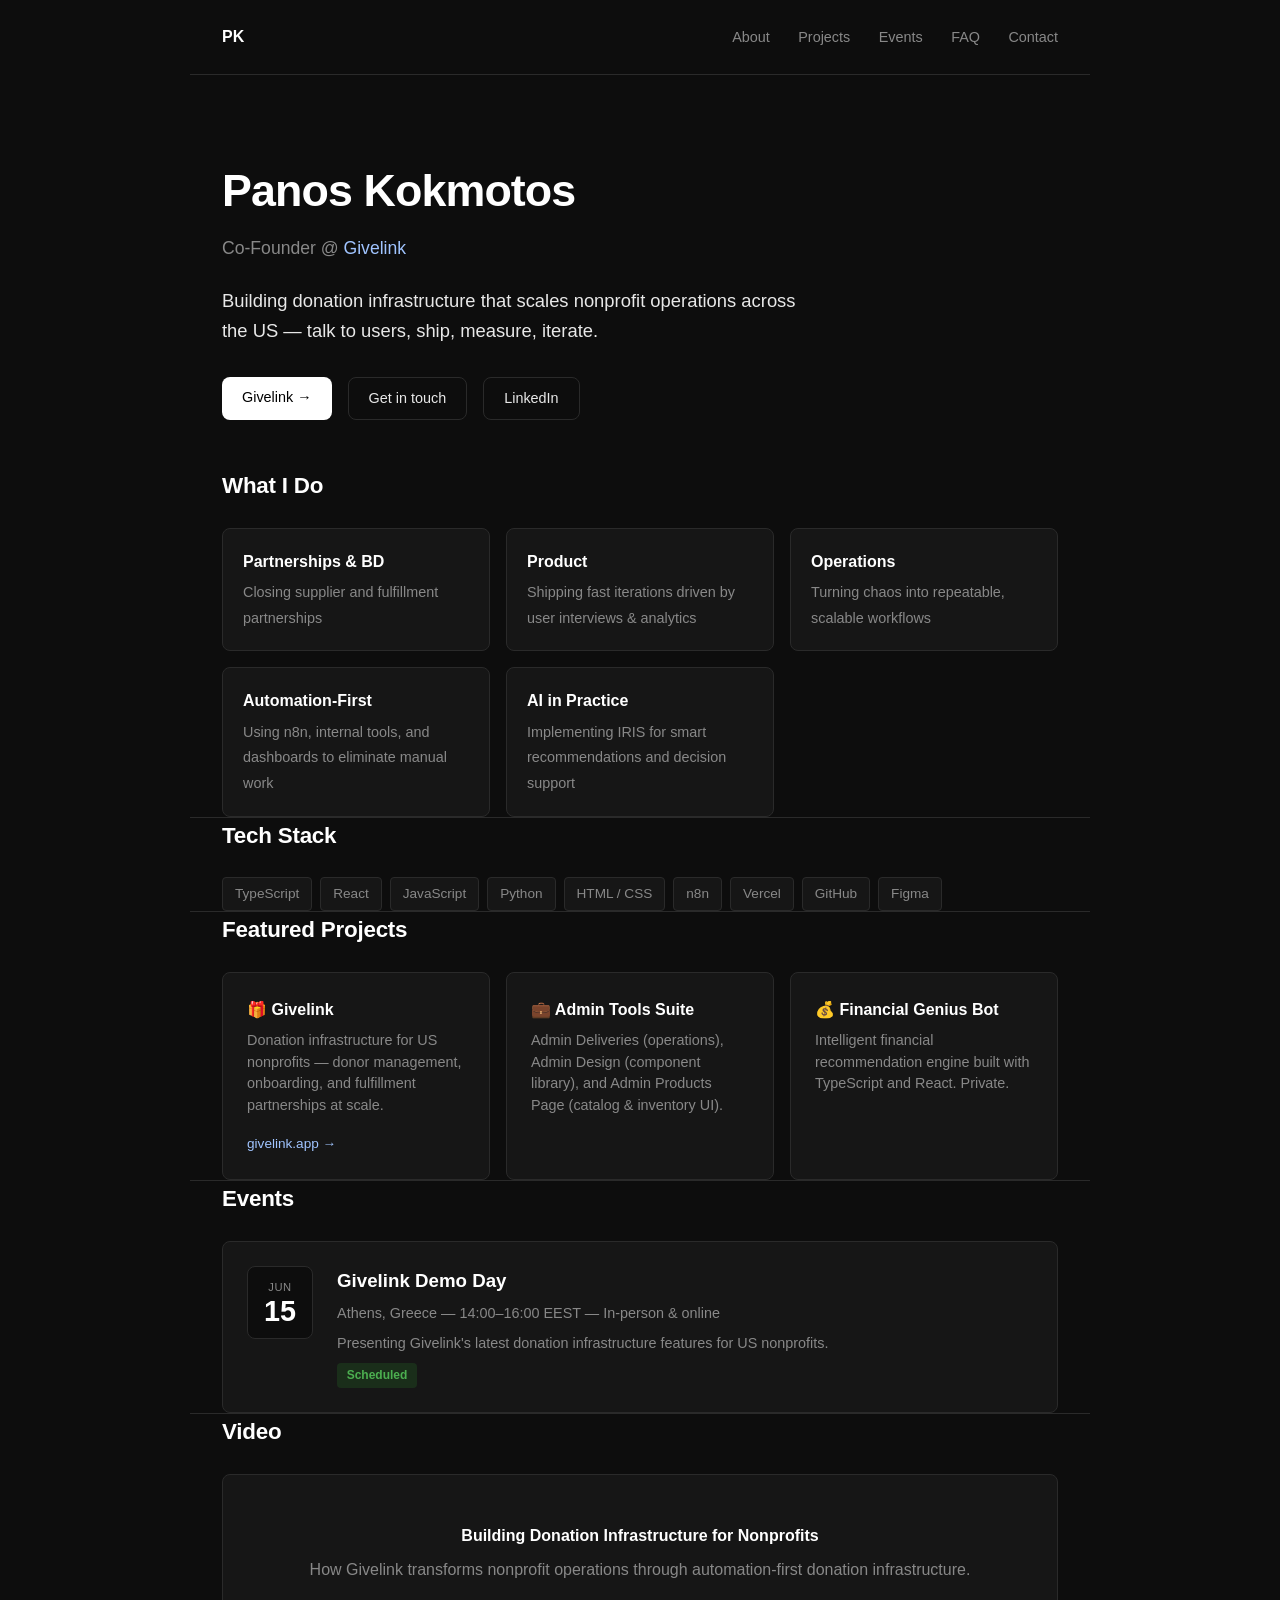
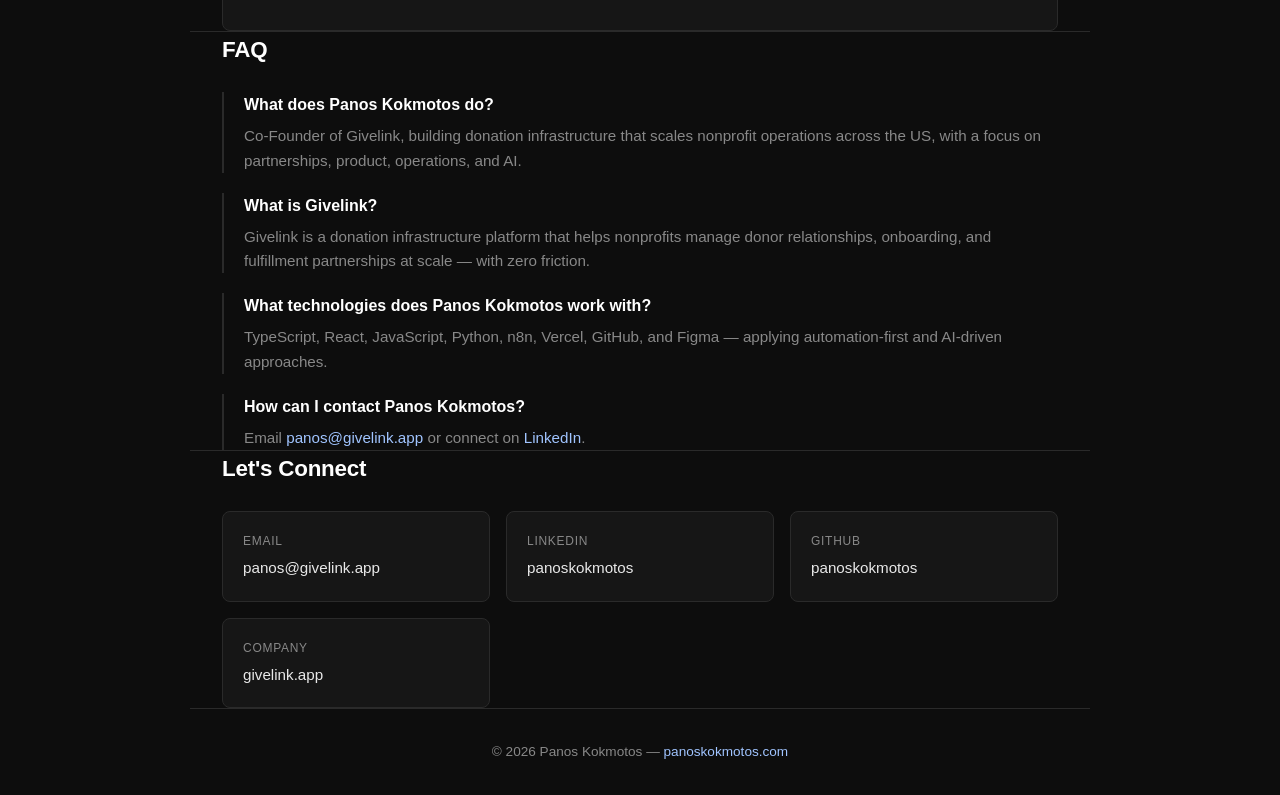
==== commit 628d20fe: "Eliminate unsafe-inline CSP, add security.txt and .nojekyll CSP hardening: - script-src changed from" ====
--- a/index.html
+++ b/index.html
@@ -6,25 +6,63 @@
   <title>Panos Kokmotos – Co-Founder @ Givelink</title>
   <meta name="description" content="Panos Kokmotos is the Co-Founder of Givelink, building donation infrastructure that scales nonprofit operations across the US." />
   <link rel="canonical" href="https://panoskokmotos.com/" />
-
-  <!-- Security headers via meta (GitHub Pages can't set HTTP headers directly) -->
+  <meta name="theme-color" content="#0d0d0d" />
+
+  <!--
+    Security headers via <meta> — GitHub Pages cannot set HTTP response
+    headers, so meta equivalents are used where the spec allows it.
+    Cloudflare (or any reverse proxy) should layer real HTTP headers on
+    top for directives that meta ignores (frame-ancestors, HSTS, CORP).
+
+    CSP improvements over previous version:
+      script-src 'none'  — no executable JS on this page at all.
+                           <script type="application/ld+json"> blocks are
+                           data (not JS MIME type) so they are unaffected.
+      style-src 'self'   — CSS is now an external file; 'unsafe-inline'
+                           is completely removed.
+      upgrade-insecure-requests — browser upgrades any http:// sub-resource
+                           to https:// automatically.
+  -->
   <meta http-equiv="Content-Security-Policy"
         content="default-src 'none';
-                 script-src 'unsafe-inline';
-                 style-src 'unsafe-inline';
+                 script-src 'none';
+                 style-src 'self';
                  img-src 'self' https://github-readme-stats.vercel.app https://img.shields.io;
                  connect-src 'none';
                  font-src 'none';
                  frame-src 'none';
                  object-src 'none';
                  base-uri 'self';
-                 form-action 'none';" />
+                 form-action 'none';
+                 upgrade-insecure-requests;" />
+
+  <!-- Prevent MIME-type sniffing attacks -->
   <meta http-equiv="X-Content-Type-Options" content="nosniff" />
+
+  <!-- Stop referrer URL leaking to third-party sites -->
   <meta name="referrer" content="strict-origin-when-cross-origin" />
+
+  <!-- Disable browser features this page never uses -->
   <meta http-equiv="Permissions-Policy"
-        content="camera=(), microphone=(), geolocation=(), payment=(),
-                 usb=(), interest-cohort=()" />
-
+        content="camera=(),
+                 microphone=(),
+                 geolocation=(),
+                 payment=(),
+                 usb=(),
+                 interest-cohort=(),
+                 browsing-topics=(),
+                 join-ad-interest-group=(),
+                 run-ad-auction=()" />
+
+  <!-- Legacy XSS filter for older browsers (CSP is the modern replacement) -->
+  <meta http-equiv="X-XSS-Protection" content="1; mode=block" />
+
+  <!-- Prevent cross-origin isolation leaks -->
+  <meta http-equiv="Cross-Origin-Opener-Policy" content="same-origin" />
+
+  <link rel="stylesheet" href="style.css" />
+
+  <!-- ===== Structured Data — Person ===== -->
   <script type="application/ld+json">
   {
     "@context": "https://schema.org",
@@ -52,6 +90,7 @@
   }
   </script>
 
+  <!-- ===== Structured Data — FAQPage (single block, no duplicate keys) ===== -->
   <script type="application/ld+json">
   {
     "@context": "https://schema.org",
@@ -93,6 +132,7 @@
   }
   </script>
 
+  <!-- ===== Structured Data — Event (eventStatus, endDate, image, address all present) ===== -->
   <script type="application/ld+json">
   {
     "@context": "https://schema.org",
@@ -124,6 +164,7 @@
   }
   </script>
 
+  <!-- ===== Structured Data — VideoObject (uploadDate with timezone offset) ===== -->
   <script type="application/ld+json">
   {
     "@context": "https://schema.org",
@@ -142,231 +183,11 @@
     }
   }
   </script>
-
-  <style>
-    *, *::before, *::after { box-sizing: border-box; margin: 0; padding: 0; }
-
-    :root {
-      --bg: #0d0d0d;
-      --surface: #161616;
-      --border: #2a2a2a;
-      --accent: #ffffff;
-      --muted: #888;
-      --text: #e8e8e8;
-      --link: #a0c4ff;
-      --radius: 8px;
-    }
-
-    body {
-      background: var(--bg);
-      color: var(--text);
-      font-family: -apple-system, BlinkMacSystemFont, "Segoe UI", Roboto, sans-serif;
-      font-size: 16px;
-      line-height: 1.6;
-    }
-
-    a { color: var(--link); text-decoration: none; }
-    a:hover { text-decoration: underline; }
-
-    header {
-      border-bottom: 1px solid var(--border);
-      padding: 1.5rem 2rem;
-      display: flex;
-      align-items: center;
-      justify-content: space-between;
-      max-width: 900px;
-      margin: 0 auto;
-      width: 100%;
-    }
-
-    header nav a {
-      margin-left: 1.5rem;
-      color: var(--muted);
-      font-size: 0.9rem;
-    }
-    header nav a:hover { color: var(--accent); }
-
-    .container {
-      max-width: 900px;
-      margin: 0 auto;
-      padding: 0 2rem;
-    }
-
-    .hero {
-      padding: 5rem 2rem 3rem;
-      max-width: 900px;
-      margin: 0 auto;
-    }
-    .hero h1 {
-      font-size: 2.8rem;
-      font-weight: 700;
-      letter-spacing: -0.02em;
-      color: var(--accent);
-    }
-    .hero .role {
-      font-size: 1.1rem;
-      color: var(--muted);
-      margin-top: 0.5rem;
-    }
-    .hero .tagline {
-      margin-top: 1.5rem;
-      font-size: 1.15rem;
-      max-width: 580px;
-    }
-    .hero-links {
-      margin-top: 2rem;
-      display: flex;
-      gap: 1rem;
-      flex-wrap: wrap;
-    }
-    .btn {
-      display: inline-block;
-      padding: 0.55rem 1.25rem;
-      border-radius: var(--radius);
-      font-size: 0.9rem;
-      font-weight: 500;
-      transition: opacity 0.15s;
-    }
-    .btn:hover { opacity: 0.8; text-decoration: none; }
-    .btn-primary { background: var(--accent); color: #000; }
-    .btn-ghost { border: 1px solid var(--border); color: var(--text); }
-
-    section { padding: 4rem 2rem; max-width: 900px; margin: 0 auto; }
-    section + section { border-top: 1px solid var(--border); }
-
-    h2 {
-      font-size: 1.4rem;
-      font-weight: 600;
-      color: var(--accent);
-      margin-bottom: 1.5rem;
-      letter-spacing: -0.01em;
-    }
-
-    .focus-list {
-      display: grid;
-      grid-template-columns: repeat(auto-fill, minmax(240px, 1fr));
-      gap: 1rem;
-    }
-    .focus-item {
-      background: var(--surface);
-      border: 1px solid var(--border);
-      border-radius: var(--radius);
-      padding: 1.25rem;
-    }
-    .focus-item strong { display: block; color: var(--accent); margin-bottom: 0.3rem; }
-    .focus-item span { font-size: 0.9rem; color: var(--muted); }
-
-    .tags { display: flex; flex-wrap: wrap; gap: 0.5rem; }
-    .tag {
-      background: var(--surface);
-      border: 1px solid var(--border);
-      border-radius: 4px;
-      padding: 0.3rem 0.75rem;
-      font-size: 0.85rem;
-      color: var(--muted);
-    }
-
-    .project-grid {
-      display: grid;
-      grid-template-columns: repeat(auto-fill, minmax(260px, 1fr));
-      gap: 1rem;
-    }
-    .project-card {
-      background: var(--surface);
-      border: 1px solid var(--border);
-      border-radius: var(--radius);
-      padding: 1.5rem;
-    }
-    .project-card h3 { color: var(--accent); margin-bottom: 0.5rem; font-size: 1rem; }
-    .project-card p { font-size: 0.9rem; color: var(--muted); line-height: 1.5; }
-    .project-card .project-link { display: inline-block; margin-top: 1rem; font-size: 0.85rem; }
-
-    .faq-list { display: flex; flex-direction: column; gap: 1.25rem; }
-    .faq-item { border-left: 2px solid var(--border); padding-left: 1.25rem; }
-    .faq-item dt { color: var(--accent); font-weight: 600; margin-bottom: 0.4rem; }
-    .faq-item dd { color: var(--muted); font-size: 0.95rem; }
-
-    .video-placeholder {
-      background: var(--surface);
-      border: 1px solid var(--border);
-      border-radius: var(--radius);
-      padding: 3rem 2rem;
-      text-align: center;
-      color: var(--muted);
-    }
-    .video-placeholder strong { display: block; font-size: 1rem; color: var(--accent); margin-bottom: 0.5rem; }
-
-    .event-card {
-      background: var(--surface);
-      border: 1px solid var(--border);
-      border-radius: var(--radius);
-      padding: 1.5rem;
-      display: flex;
-      gap: 1.5rem;
-      align-items: flex-start;
-      flex-wrap: wrap;
-    }
-    .event-date {
-      background: var(--bg);
-      border: 1px solid var(--border);
-      border-radius: var(--radius);
-      padding: 0.75rem 1rem;
-      text-align: center;
-      min-width: 60px;
-      flex-shrink: 0;
-    }
-    .event-date .month { font-size: 0.7rem; text-transform: uppercase; letter-spacing: 0.05em; color: var(--muted); }
-    .event-date .day { font-size: 1.8rem; font-weight: 700; color: var(--accent); line-height: 1; }
-    .event-info h3 { color: var(--accent); margin-bottom: 0.4rem; }
-    .event-info p { font-size: 0.9rem; color: var(--muted); }
-    .event-badge {
-      display: inline-block;
-      margin-top: 0.5rem;
-      background: #1a2e1a;
-      color: #4caf50;
-      border-radius: 4px;
-      padding: 0.2rem 0.6rem;
-      font-size: 0.75rem;
-      font-weight: 600;
-    }
-
-    .contact-grid {
-      display: grid;
-      grid-template-columns: repeat(auto-fill, minmax(200px, 1fr));
-      gap: 1rem;
-    }
-    .contact-item {
-      background: var(--surface);
-      border: 1px solid var(--border);
-      border-radius: var(--radius);
-      padding: 1.25rem;
-      display: flex;
-      flex-direction: column;
-      gap: 0.3rem;
-    }
-    .contact-item .label { font-size: 0.75rem; text-transform: uppercase; letter-spacing: 0.06em; color: var(--muted); }
-    .contact-item a { color: var(--text); font-size: 0.95rem; }
-
-    footer {
-      border-top: 1px solid var(--border);
-      padding: 2rem;
-      text-align: center;
-      color: var(--muted);
-      font-size: 0.85rem;
-      max-width: 900px;
-      margin: 0 auto;
-    }
-
-    @media (max-width: 600px) {
-      .hero h1 { font-size: 2rem; }
-      header { flex-direction: column; align-items: flex-start; gap: 1rem; }
-    }
-  </style>
 </head>
 <body>
 
   <header>
-    <span style="font-weight:700;color:var(--accent)">PK</span>
+    <span class="logo">PK</span>
     <nav>
       <a href="#about">About</a>
       <a href="#projects">Projects</a>
@@ -460,7 +281,7 @@
       <div class="event-info">
         <h3>Givelink Demo Day</h3>
         <p>Athens, Greece &mdash; 14:00–16:00 EEST &mdash; In-person &amp; online</p>
-        <p style="margin-top:0.4rem;">Presenting Givelink’s latest donation infrastructure features for US nonprofits.</p>
+        <p class="event-note">Presenting Givelink's latest donation infrastructure features for US nonprofits.</p>
         <span class="event-badge">Scheduled</span>
       </div>
     </div>
@@ -523,4 +344,4 @@
   </footer>
 
 </body>
-</html>+</html>
--- a/style.css
+++ b/style.css
@@ -0,0 +1,225 @@
+*, *::before, *::after { box-sizing: border-box; margin: 0; padding: 0; }
+
+:root {
+  --bg: #0d0d0d;
+  --surface: #161616;
+  --border: #2a2a2a;
+  --accent: #ffffff;
+  --muted: #888;
+  --text: #e8e8e8;
+  --link: #a0c4ff;
+  --radius: 8px;
+}
+
+body {
+  background: var(--bg);
+  color: var(--text);
+  font-family: -apple-system, BlinkMacSystemFont, "Segoe UI", Roboto, sans-serif;
+  font-size: 16px;
+  line-height: 1.6;
+}
+
+a { color: var(--link); text-decoration: none; }
+a:hover { text-decoration: underline; }
+
+header {
+  border-bottom: 1px solid var(--border);
+  padding: 1.5rem 2rem;
+  display: flex;
+  align-items: center;
+  justify-content: space-between;
+  max-width: 900px;
+  margin: 0 auto;
+  width: 100%;
+}
+
+.logo {
+  font-weight: 700;
+  color: var(--accent);
+  font-size: 1rem;
+}
+
+header nav a {
+  margin-left: 1.5rem;
+  color: var(--muted);
+  font-size: 0.9rem;
+}
+header nav a:hover { color: var(--accent); }
+
+.container {
+  max-width: 900px;
+  margin: 0 auto;
+  padding: 0 2rem;
+}
+
+.hero {
+  padding: 5rem 2rem 3rem;
+  max-width: 900px;
+  margin: 0 auto;
+}
+.hero h1 {
+  font-size: 2.8rem;
+  font-weight: 700;
+  letter-spacing: -0.02em;
+  color: var(--accent);
+}
+.hero .role {
+  font-size: 1.1rem;
+  color: var(--muted);
+  margin-top: 0.5rem;
+}
+.hero .tagline {
+  margin-top: 1.5rem;
+  font-size: 1.15rem;
+  max-width: 580px;
+}
+.hero-links {
+  margin-top: 2rem;
+  display: flex;
+  gap: 1rem;
+  flex-wrap: wrap;
+}
+
+.btn {
+  display: inline-block;
+  padding: 0.55rem 1.25rem;
+  border-radius: var(--radius);
+  font-size: 0.9rem;
+  font-weight: 500;
+  transition: opacity 0.15s;
+}
+.btn:hover { opacity: 0.8; text-decoration: none; }
+.btn-primary { background: var(--accent); color: #000; }
+.btn-ghost { border: 1px solid var(--border); color: var(--text); }
+
+section { padding: 4rem 2rem; max-width: 900px; margin: 0 auto; }
+section + section { border-top: 1px solid var(--border); }
+
+h2 {
+  font-size: 1.4rem;
+  font-weight: 600;
+  color: var(--accent);
+  margin-bottom: 1.5rem;
+  letter-spacing: -0.01em;
+}
+
+.focus-list {
+  display: grid;
+  grid-template-columns: repeat(auto-fill, minmax(240px, 1fr));
+  gap: 1rem;
+}
+.focus-item {
+  background: var(--surface);
+  border: 1px solid var(--border);
+  border-radius: var(--radius);
+  padding: 1.25rem;
+}
+.focus-item strong { display: block; color: var(--accent); margin-bottom: 0.3rem; }
+.focus-item span { font-size: 0.9rem; color: var(--muted); }
+
+.tags { display: flex; flex-wrap: wrap; gap: 0.5rem; }
+.tag {
+  background: var(--surface);
+  border: 1px solid var(--border);
+  border-radius: 4px;
+  padding: 0.3rem 0.75rem;
+  font-size: 0.85rem;
+  color: var(--muted);
+}
+
+.project-grid {
+  display: grid;
+  grid-template-columns: repeat(auto-fill, minmax(260px, 1fr));
+  gap: 1rem;
+}
+.project-card {
+  background: var(--surface);
+  border: 1px solid var(--border);
+  border-radius: var(--radius);
+  padding: 1.5rem;
+}
+.project-card h3 { color: var(--accent); margin-bottom: 0.5rem; font-size: 1rem; }
+.project-card p { font-size: 0.9rem; color: var(--muted); line-height: 1.5; }
+.project-card .project-link { display: inline-block; margin-top: 1rem; font-size: 0.85rem; }
+
+.faq-list { display: flex; flex-direction: column; gap: 1.25rem; }
+.faq-item { border-left: 2px solid var(--border); padding-left: 1.25rem; }
+.faq-item dt { color: var(--accent); font-weight: 600; margin-bottom: 0.4rem; }
+.faq-item dd { color: var(--muted); font-size: 0.95rem; }
+
+.video-placeholder {
+  background: var(--surface);
+  border: 1px solid var(--border);
+  border-radius: var(--radius);
+  padding: 3rem 2rem;
+  text-align: center;
+  color: var(--muted);
+}
+.video-placeholder strong { display: block; font-size: 1rem; color: var(--accent); margin-bottom: 0.5rem; }
+
+.event-card {
+  background: var(--surface);
+  border: 1px solid var(--border);
+  border-radius: var(--radius);
+  padding: 1.5rem;
+  display: flex;
+  gap: 1.5rem;
+  align-items: flex-start;
+  flex-wrap: wrap;
+}
+.event-date {
+  background: var(--bg);
+  border: 1px solid var(--border);
+  border-radius: var(--radius);
+  padding: 0.75rem 1rem;
+  text-align: center;
+  min-width: 60px;
+  flex-shrink: 0;
+}
+.event-date .month { font-size: 0.7rem; text-transform: uppercase; letter-spacing: 0.05em; color: var(--muted); }
+.event-date .day { font-size: 1.8rem; font-weight: 700; color: var(--accent); line-height: 1; }
+.event-info h3 { color: var(--accent); margin-bottom: 0.4rem; }
+.event-info p { font-size: 0.9rem; color: var(--muted); }
+.event-info .event-note { margin-top: 0.4rem; }
+.event-badge {
+  display: inline-block;
+  margin-top: 0.5rem;
+  background: #1a2e1a;
+  color: #4caf50;
+  border-radius: 4px;
+  padding: 0.2rem 0.6rem;
+  font-size: 0.75rem;
+  font-weight: 600;
+}
+
+.contact-grid {
+  display: grid;
+  grid-template-columns: repeat(auto-fill, minmax(200px, 1fr));
+  gap: 1rem;
+}
+.contact-item {
+  background: var(--surface);
+  border: 1px solid var(--border);
+  border-radius: var(--radius);
+  padding: 1.25rem;
+  display: flex;
+  flex-direction: column;
+  gap: 0.3rem;
+}
+.contact-item .label { font-size: 0.75rem; text-transform: uppercase; letter-spacing: 0.06em; color: var(--muted); }
+.contact-item a { color: var(--text); font-size: 0.95rem; }
+
+footer {
+  border-top: 1px solid var(--border);
+  padding: 2rem;
+  text-align: center;
+  color: var(--muted);
+  font-size: 0.85rem;
+  max-width: 900px;
+  margin: 0 auto;
+}
+
+@media (max-width: 600px) {
+  .hero h1 { font-size: 2rem; }
+  header { flex-direction: column; align-items: flex-start; gap: 1rem; }
+}
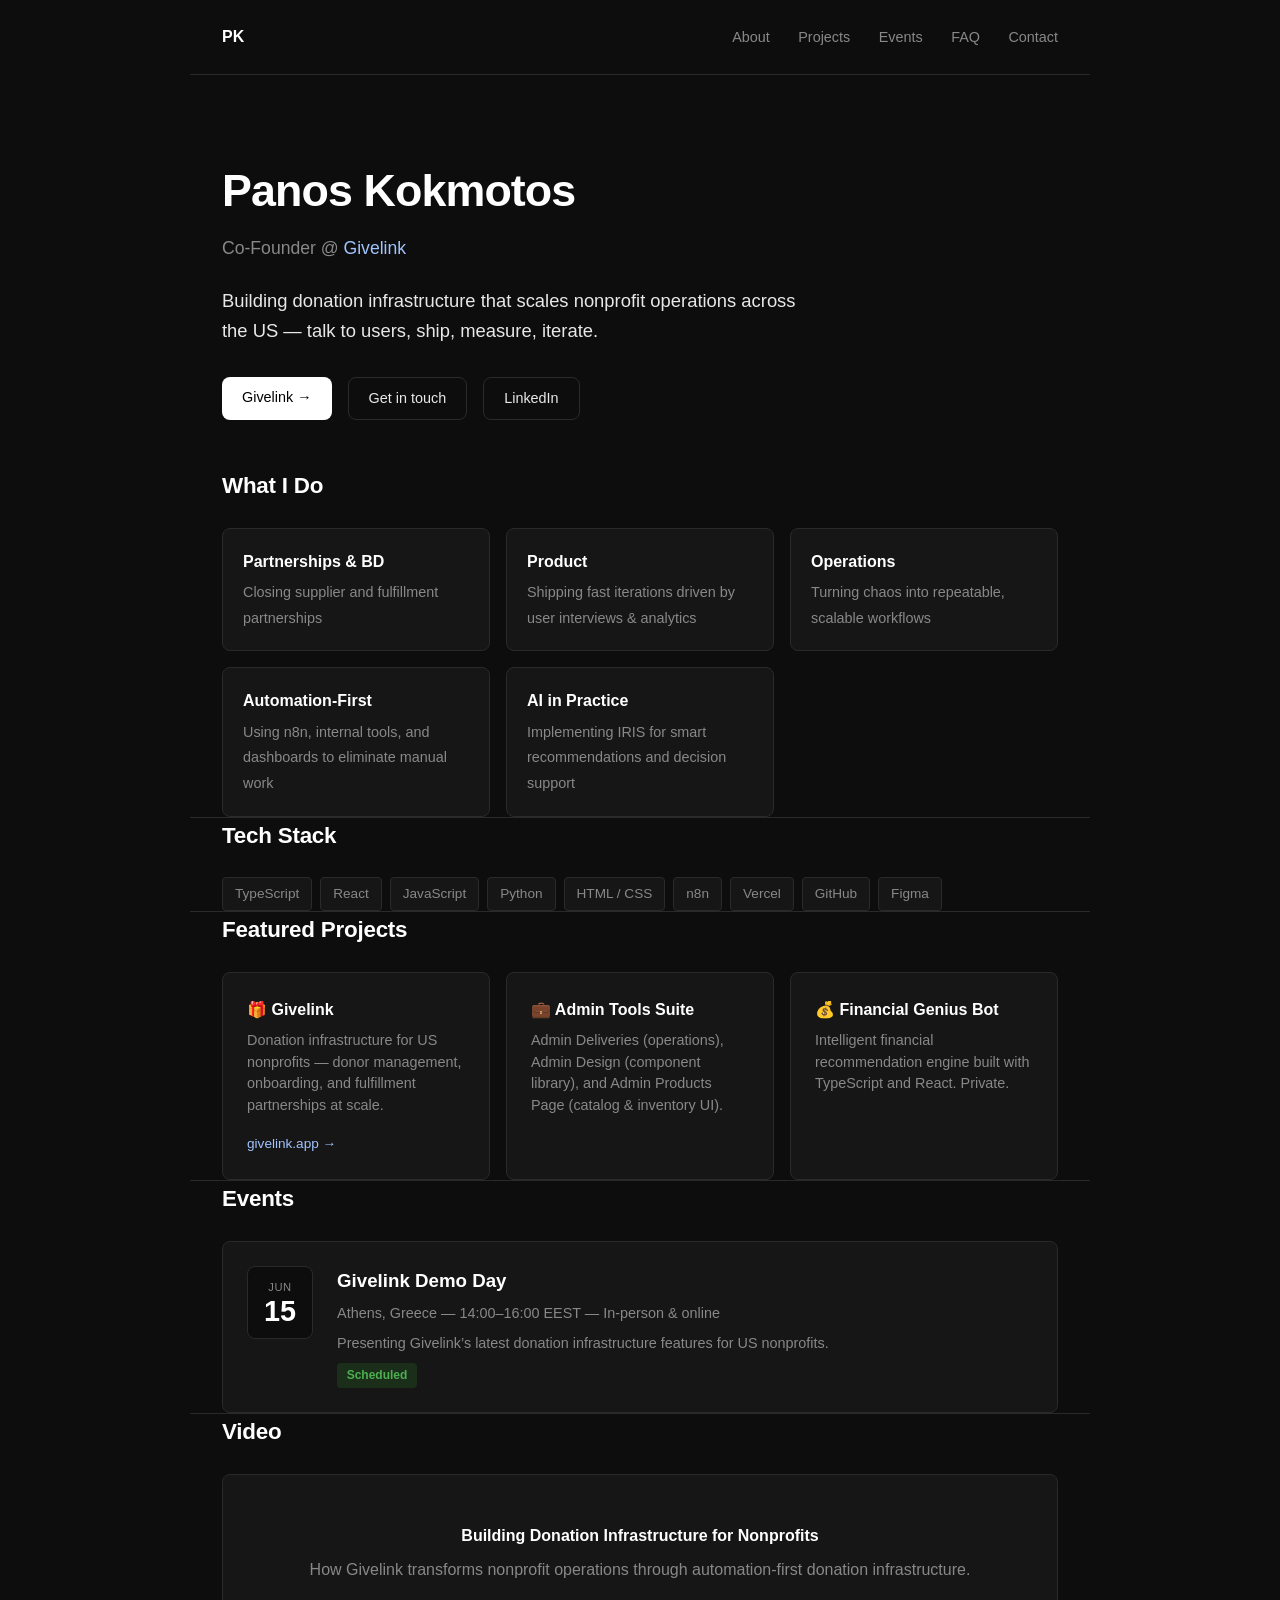
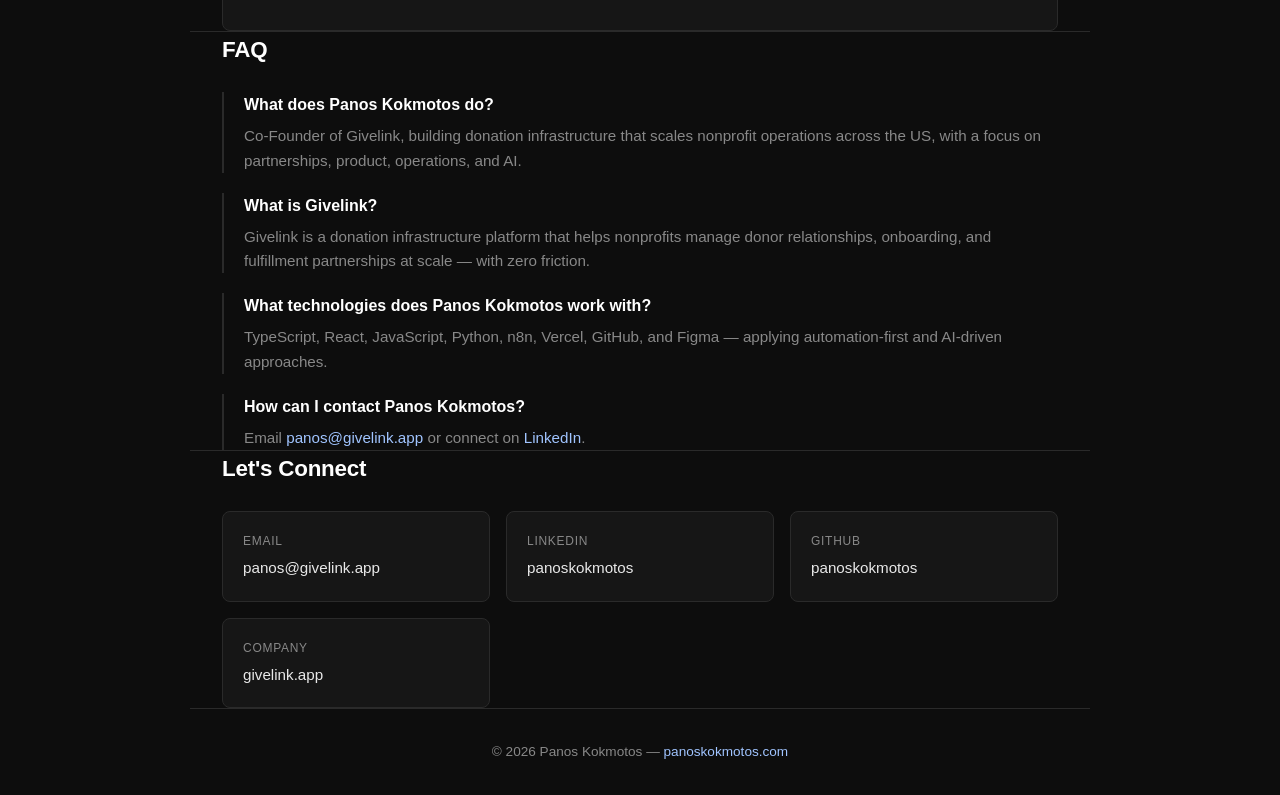
==== commit 07393232: "Eliminate unsafe-inline CSP, add security.txt and .nojekyll - script-src 'none': no executable JS on" ====
--- a/index.html
+++ b/index.html
@@ -36,13 +36,8 @@
                  form-action 'none';
                  upgrade-insecure-requests;" />
 
-  <!-- Prevent MIME-type sniffing attacks -->
   <meta http-equiv="X-Content-Type-Options" content="nosniff" />
-
-  <!-- Stop referrer URL leaking to third-party sites -->
   <meta name="referrer" content="strict-origin-when-cross-origin" />
-
-  <!-- Disable browser features this page never uses -->
   <meta http-equiv="Permissions-Policy"
         content="camera=(),
                  microphone=(),
@@ -53,16 +48,11 @@
                  browsing-topics=(),
                  join-ad-interest-group=(),
                  run-ad-auction=()" />
-
-  <!-- Legacy XSS filter for older browsers (CSP is the modern replacement) -->
   <meta http-equiv="X-XSS-Protection" content="1; mode=block" />
-
-  <!-- Prevent cross-origin isolation leaks -->
   <meta http-equiv="Cross-Origin-Opener-Policy" content="same-origin" />
 
   <link rel="stylesheet" href="style.css" />
 
-  <!-- ===== Structured Data — Person ===== -->
   <script type="application/ld+json">
   {
     "@context": "https://schema.org",
@@ -90,7 +80,6 @@
   }
   </script>
 
-  <!-- ===== Structured Data — FAQPage (single block, no duplicate keys) ===== -->
   <script type="application/ld+json">
   {
     "@context": "https://schema.org",
@@ -132,7 +121,6 @@
   }
   </script>
 
-  <!-- ===== Structured Data — Event (eventStatus, endDate, image, address all present) ===== -->
   <script type="application/ld+json">
   {
     "@context": "https://schema.org",
@@ -164,7 +152,6 @@
   }
   </script>
 
-  <!-- ===== Structured Data — VideoObject (uploadDate with timezone offset) ===== -->
   <script type="application/ld+json">
   {
     "@context": "https://schema.org",
@@ -281,7 +268,7 @@
       <div class="event-info">
         <h3>Givelink Demo Day</h3>
         <p>Athens, Greece &mdash; 14:00–16:00 EEST &mdash; In-person &amp; online</p>
-        <p class="event-note">Presenting Givelink's latest donation infrastructure features for US nonprofits.</p>
+        <p class="event-note">Presenting Givelink’s latest donation infrastructure features for US nonprofits.</p>
         <span class="event-badge">Scheduled</span>
       </div>
     </div>
@@ -344,4 +331,4 @@
   </footer>
 
 </body>
-</html>
+</html>
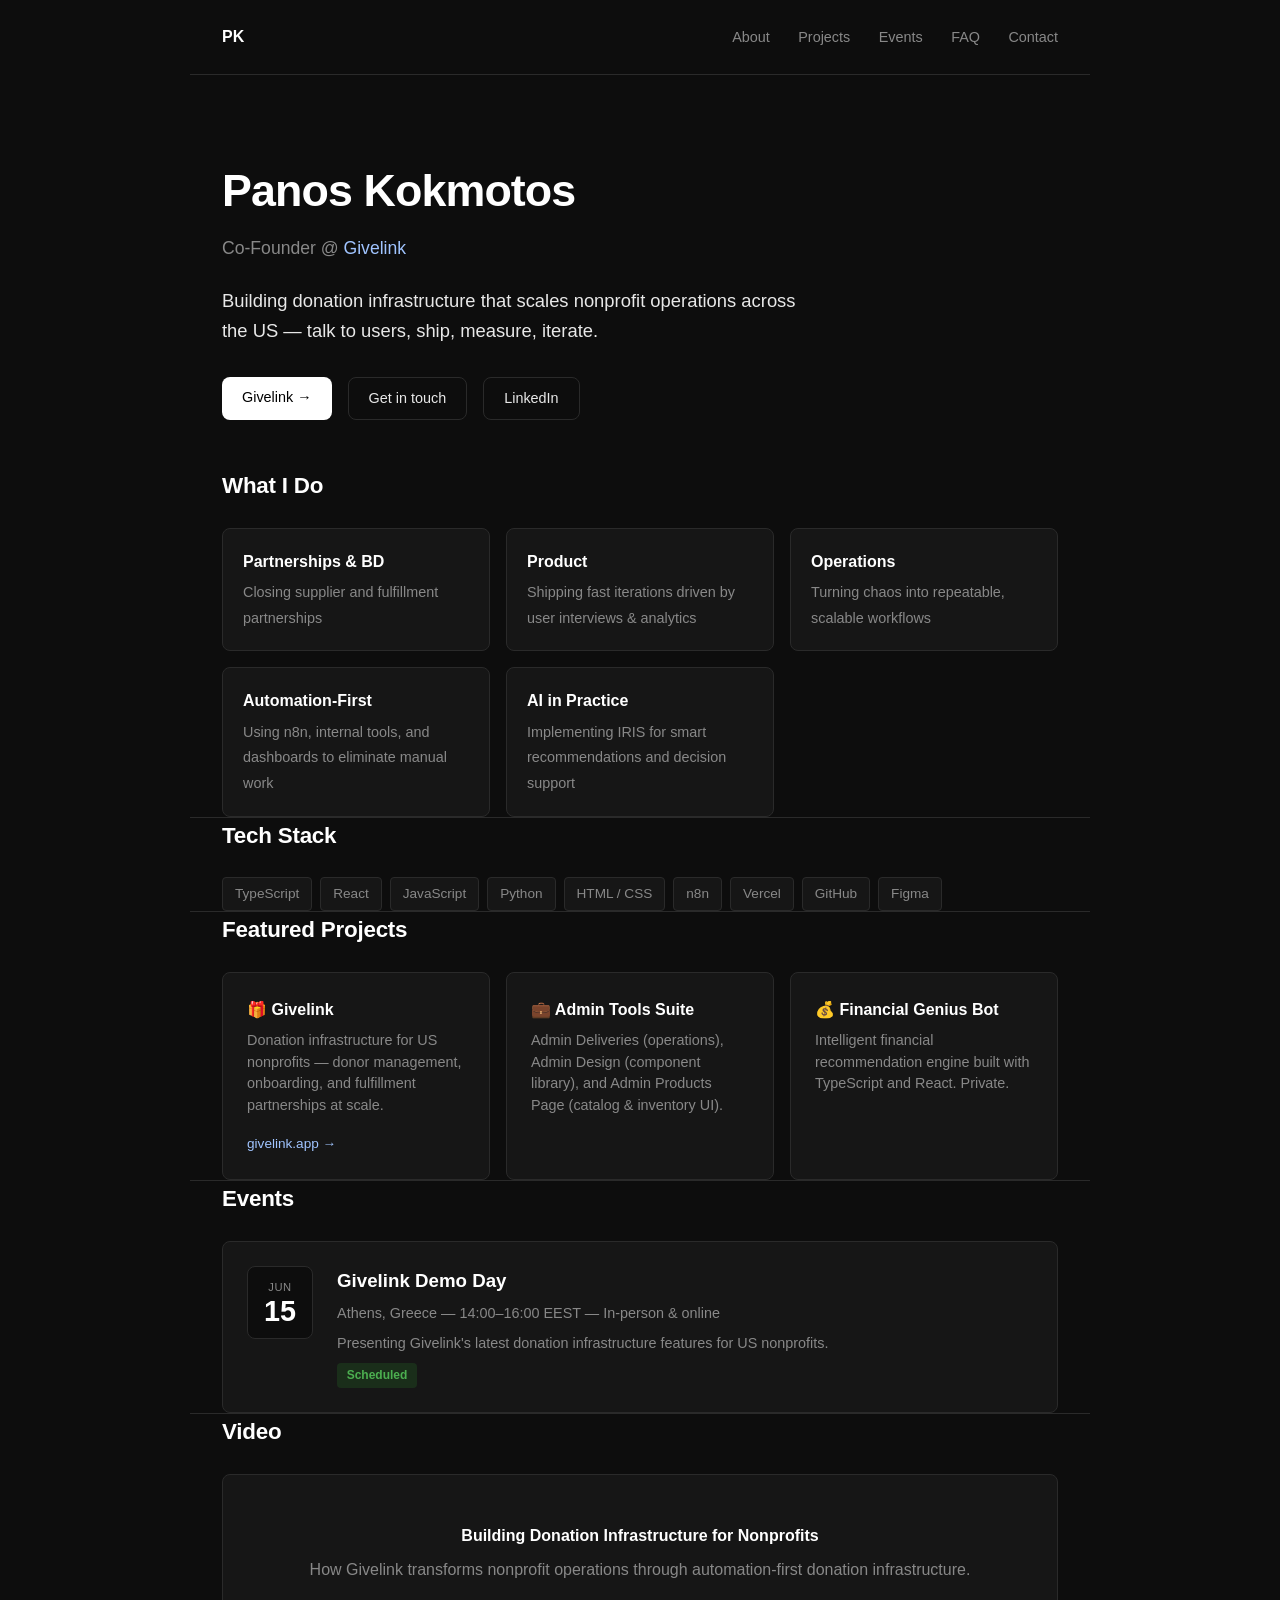
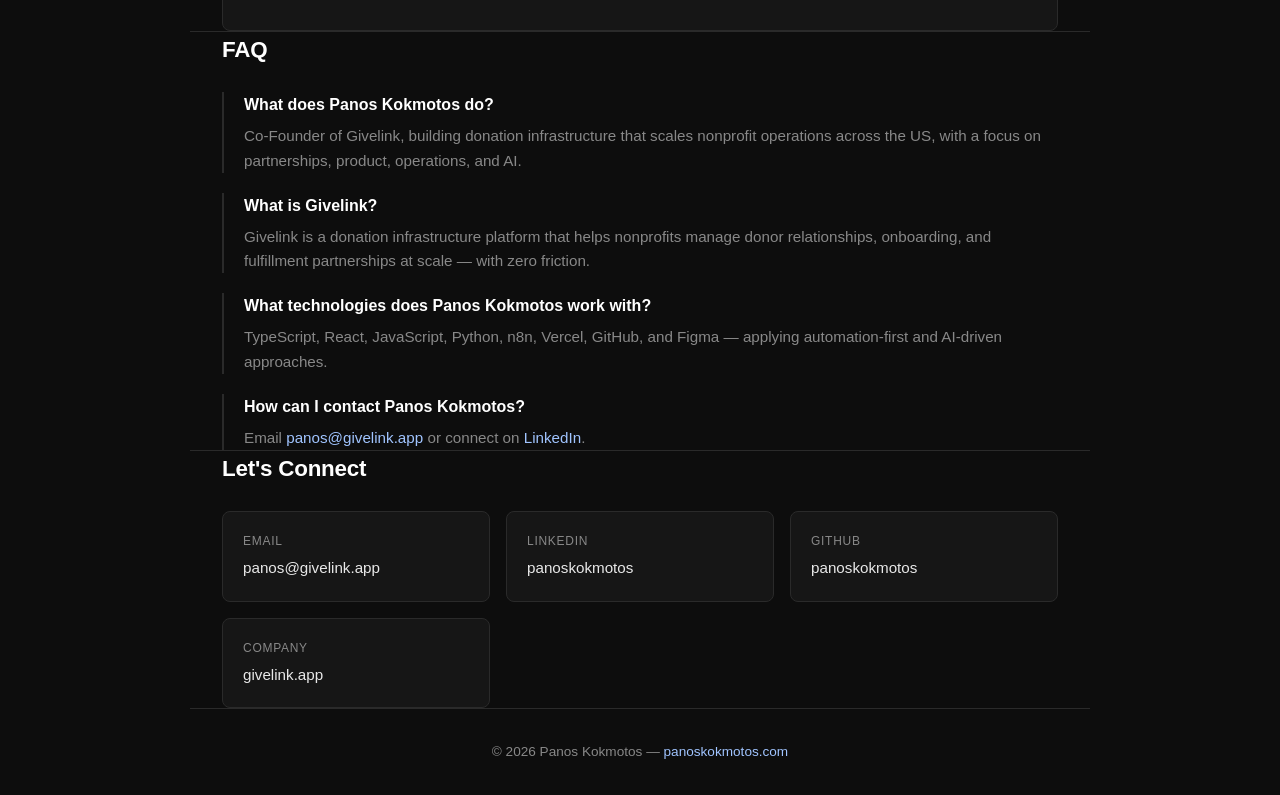
==== commit a794f45b: "Comprehensive security hardening: headers, files, error page, policy index.html: - CSP: added media-" ====
--- a/index.html
+++ b/index.html
@@ -9,50 +9,171 @@
   <meta name="theme-color" content="#0d0d0d" />
 
   <!--
-    Security headers via <meta> — GitHub Pages cannot set HTTP response
-    headers, so meta equivalents are used where the spec allows it.
-    Cloudflare (or any reverse proxy) should layer real HTTP headers on
-    top for directives that meta ignores (frame-ancestors, HSTS, CORP).
-
-    CSP improvements over previous version:
-      script-src 'none'  — no executable JS on this page at all.
-                           <script type="application/ld+json"> blocks are
-                           data (not JS MIME type) so they are unaffected.
-      style-src 'self'   — CSS is now an external file; 'unsafe-inline'
-                           is completely removed.
-      upgrade-insecure-requests — browser upgrades any http:// sub-resource
-                           to https:// automatically.
+    ═══════════════════════════════════════════════════════════════════
+    SECURITY HEADERS
+    ═══════════════════════════════════════════════════════════════════
+    GitHub Pages cannot set HTTP response headers, so <meta http-equiv>
+    and <meta name> equivalents are used where the spec allows them.
+
+    For headers that meta cannot set (frame-ancestors, HSTS, CORP) a
+    Cloudflare Transform Rule is the right fix — see comments below.
+    ═══════════════════════════════════════════════════════════════════
+  -->
+
+  <!--
+    Content-Security-Policy
+    ───────────────────────
+    This is the most powerful defence: it tells the browser which
+    origins are allowed to supply each type of resource.
+
+    script-src 'none'
+      No executable JavaScript exists on this page.
+      <script type="application/ld+json"> is a data block, not a JS
+      MIME type, so it is unaffected by script-src.
+
+    style-src 'self'
+      CSS lives in style.css (same origin). 'unsafe-inline' is gone.
+      An injected style="…" attribute can no longer exfiltrate data
+      via CSS timing / paint-worklet side-channels.
+
+    img-src 'self' …
+      Only the two badge CDNs used in the README are allowed.
+      data: URIs are intentionally excluded.
+
+    upgrade-insecure-requests
+      Any stray http:// sub-resource reference is silently upgraded
+      to https:// by the browser before the network request is made.
+
+    Cloudflare Transform Rule to add on top:
+      Content-Security-Policy: frame-ancestors 'none'
+      (frame-ancestors is ignored in <meta> by spec)
   -->
   <meta http-equiv="Content-Security-Policy"
         content="default-src 'none';
                  script-src 'none';
                  style-src 'self';
-                 img-src 'self' https://github-readme-stats.vercel.app https://img.shields.io;
+                 img-src 'self'
+                         https://github-readme-stats.vercel.app
+                         https://img.shields.io;
                  connect-src 'none';
                  font-src 'none';
                  frame-src 'none';
                  object-src 'none';
+                 media-src 'none';
+                 worker-src 'none';
+                 manifest-src 'none';
                  base-uri 'self';
                  form-action 'none';
                  upgrade-insecure-requests;" />
 
+  <!--
+    Prevent MIME-type sniffing
+    Works fully only as an HTTP response header; kept here as a
+    belt-and-suspenders hint for browsers that honour it via meta.
+    Add via Cloudflare: X-Content-Type-Options: nosniff
+  -->
   <meta http-equiv="X-Content-Type-Options" content="nosniff" />
+
+  <!--
+    Referrer policy
+    Stops the full URL (including paths and query strings) from leaking
+    to external sites when a visitor follows a link off this page.
+  -->
   <meta name="referrer" content="strict-origin-when-cross-origin" />
+
+  <!--
+    Permissions-Policy (formerly Feature-Policy)
+    ────────────────────────────────────────────
+    Explicitly disables every browser API this page does not need.
+    Prevents malicious injections from silently accessing sensors,
+    cameras, payment APIs, advertising fingerprinting APIs, etc.
+
+    Each entry is: feature=()  →  disallow for all origins.
+
+    Groups:
+      Sensors          – accelerometer, gyroscope, magnetometer, …
+      AV               – camera, microphone, display-capture, …
+      Location         – geolocation
+      Payments         – payment, identity-credentials-get
+      Hardware         – usb, serial, hid, bluetooth, midi, …
+      Privacy          – interest-cohort, browsing-topics, …
+      Ads / Privacy    – join-ad-interest-group, run-ad-auction, …
+      Misc             – fullscreen, picture-in-picture, web-share, …
+  -->
   <meta http-equiv="Permissions-Policy"
-        content="camera=(),
+        content="accelerometer=(),
+                 ambient-light-sensor=(),
+                 autoplay=(),
+                 battery=(),
+                 bluetooth=(),
+                 browsing-topics=(),
+                 camera=(),
+                 display-capture=(),
+                 document-domain=(),
+                 encrypted-media=(),
+                 fullscreen=(),
+                 gamepad=(),
+                 geolocation=(),
+                 gyroscope=(),
+                 hid=(),
+                 identity-credentials-get=(),
+                 idle-detection=(),
+                 interest-cohort=(),
+                 join-ad-interest-group=(),
+                 keyboard-map=(),
+                 local-fonts=(),
+                 magnetometer=(),
                  microphone=(),
-                 geolocation=(),
+                 midi=(),
+                 otp-credentials=(),
                  payment=(),
+                 picture-in-picture=(),
+                 publickey-credentials-create=(),
+                 publickey-credentials-get=(),
+                 run-ad-auction=(),
+                 screen-wake-lock=(),
+                 serial=(),
+                 speaker-selection=(),
+                 storage-access=(),
                  usb=(),
-                 interest-cohort=(),
-                 browsing-topics=(),
-                 join-ad-interest-group=(),
-                 run-ad-auction=()" />
+                 web-share=(),
+                 window-management=(),
+                 xr-spatial-tracking=()" />
+
+  <!--
+    Legacy XSS filter (IE / old Edge)
+    Modern browsers rely on CSP; kept for coverage of very old UAs.
+  -->
   <meta http-equiv="X-XSS-Protection" content="1; mode=block" />
-  <meta http-equiv="Cross-Origin-Opener-Policy" content="same-origin" />
-
-  <link rel="stylesheet" href="style.css" />
-
+
+  <!--
+    Disable DNS prefetching
+    Browsers speculatively resolve every hostname they find in href/src
+    attributes before the user clicks. Disabling this stops leaking
+    which third-party domains the page references to network observers.
+  -->
+  <meta http-equiv="x-dns-prefetch-control" content="off" />
+
+  <!--
+    iOS / Android format detection
+    Mobile browsers auto-detect phone numbers, addresses, dates, and
+    email addresses and convert them to tappable links. This can be
+    abused to construct phishing-style tap targets from arbitrary text.
+  -->
+  <meta name="format-detection"
+        content="telephone=no, date=no, address=no, email=no, url=no" />
+
+  <!--
+    Robots
+    Explicitly declare indexing intent so no crawler can claim ambiguity.
+  -->
+  <meta name="robots" content="index, follow" />
+
+  <link rel="stylesheet" href="style.css" type="text/css" />
+
+  <!-- ═══ Structured Data ═══════════════════════════════════════════ -->
+
+  <!-- Person -->
   <script type="application/ld+json">
   {
     "@context": "https://schema.org",
@@ -80,6 +201,7 @@
   }
   </script>
 
+  <!-- FAQPage — single block, no duplicate property keys -->
   <script type="application/ld+json">
   {
     "@context": "https://schema.org",
@@ -121,6 +243,7 @@
   }
   </script>
 
+  <!-- Event — eventStatus, endDate, image, address all present -->
   <script type="application/ld+json">
   {
     "@context": "https://schema.org",
@@ -152,6 +275,7 @@
   }
   </script>
 
+  <!-- VideoObject — uploadDate with explicit timezone offset -->
   <script type="application/ld+json">
   {
     "@context": "https://schema.org",
@@ -268,7 +392,7 @@
       <div class="event-info">
         <h3>Givelink Demo Day</h3>
         <p>Athens, Greece &mdash; 14:00–16:00 EEST &mdash; In-person &amp; online</p>
-        <p class="event-note">Presenting Givelink’s latest donation infrastructure features for US nonprofits.</p>
+        <p class="event-note">Presenting Givelink's latest donation infrastructure features for US nonprofits.</p>
         <span class="event-badge">Scheduled</span>
       </div>
     </div>
@@ -331,4 +455,4 @@
   </footer>
 
 </body>
-</html>+</html>
--- a/style.css
+++ b/style.css
@@ -219,6 +219,15 @@
   margin: 0 auto;
 }
 
+/* 404 page */
+.error-code {
+  font-size: 5rem;
+  opacity: 0.15;
+}
+.error-role {
+  margin-top: 1rem;
+}
+
 @media (max-width: 600px) {
   .hero h1 { font-size: 2rem; }
   header { flex-direction: column; align-items: flex-start; gap: 1rem; }
